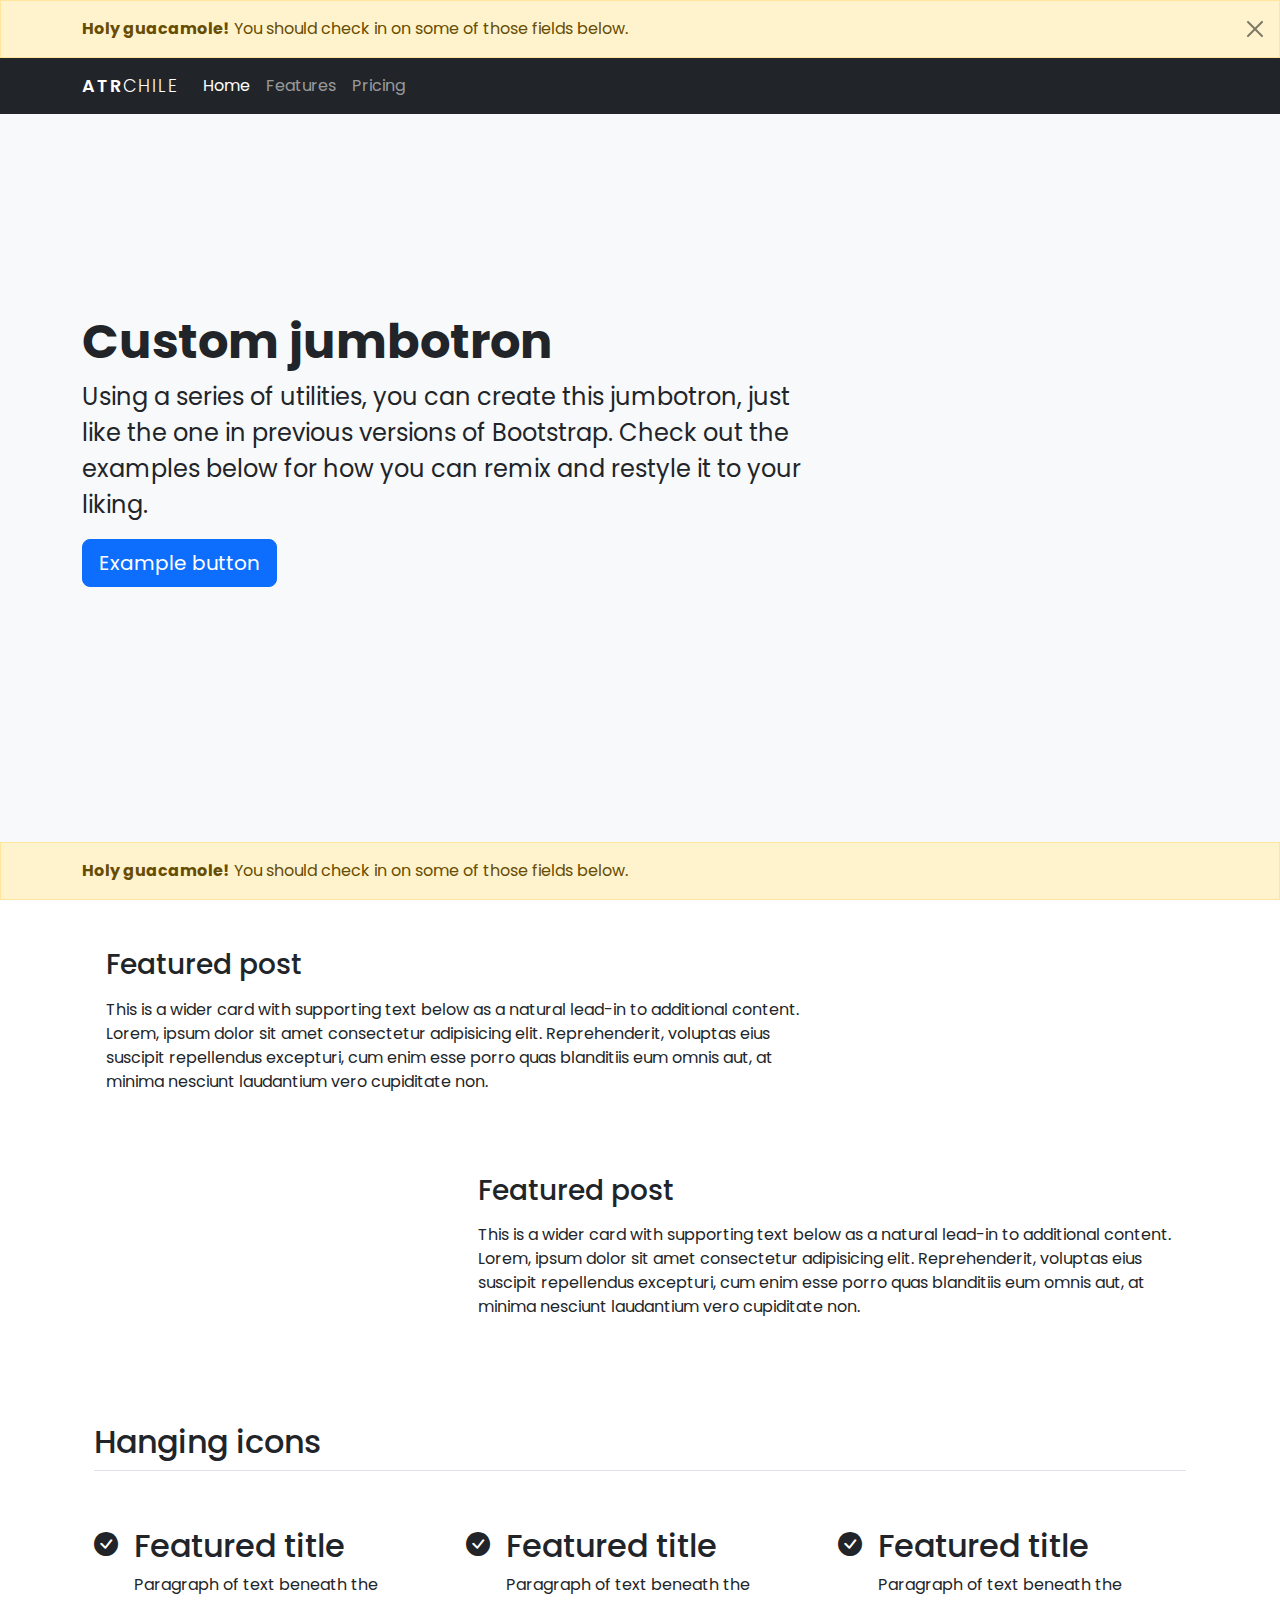
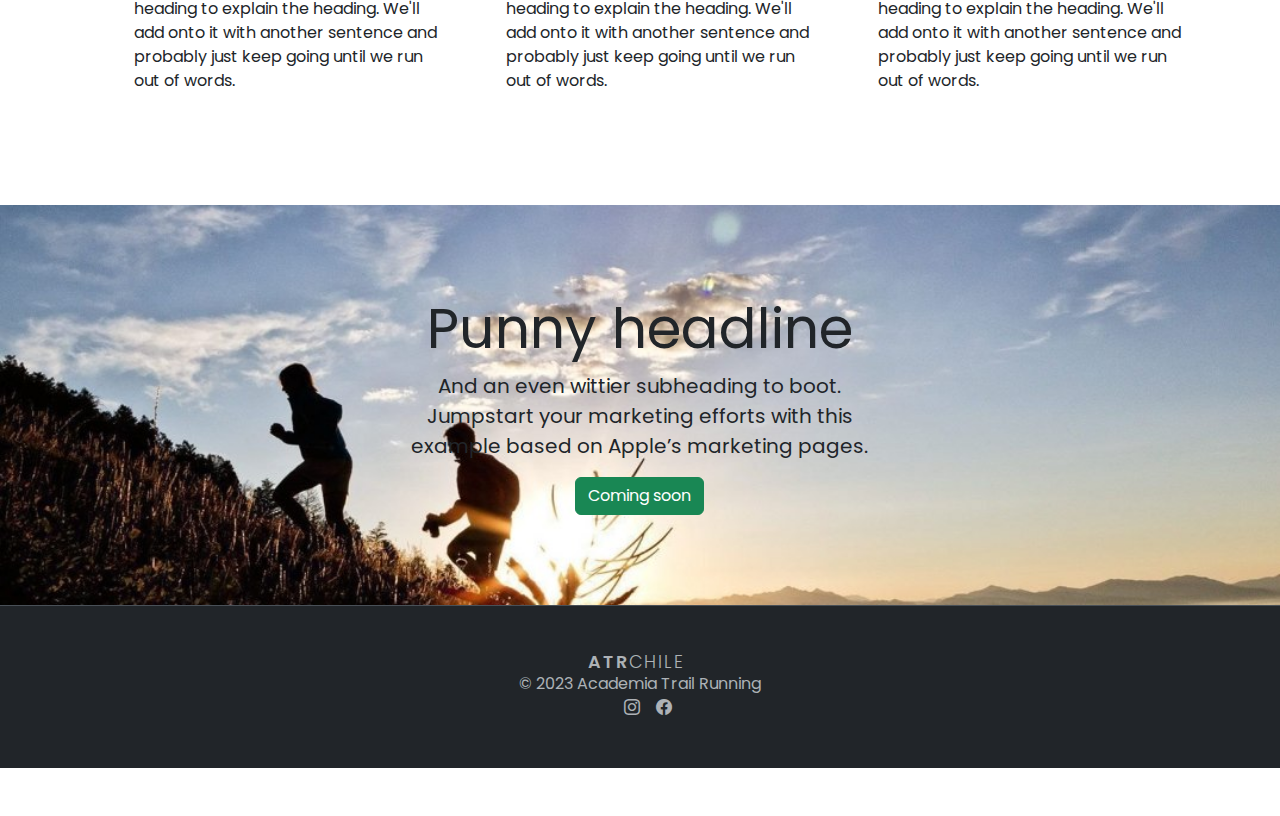
==== src/index.html @ c60d86bd "Added some components" ====
<!DOCTYPE html>
<html lang="en">
<head>
    <meta charset="UTF-8">
    <meta name="viewport" content="width=device-width, initial-scale=1.0">
    <meta http-equiv="X-UA-Compatible" content="ie=edge">
    <title>ATRChile</title>
    <link rel="icon" href="./assets/favicon.ico" type="image/x-icon">
    <link rel="stylesheet" href="https://cdn.jsdelivr.net/npm/bootstrap@5.3.0-alpha3/dist/css/bootstrap.min.css">
    <link rel="stylesheet" href="./styles.css">
    <script defer src="https://cdn.jsdelivr.net/npm/bootstrap@5.3.0-alpha3/dist/js/bootstrap.bundle.min.js"></script>
    <script defer src="./main.js"></script>
</head>
<body >

    <div class="sticky-t">
        <div class="alert alert-warning alert-dismissible mb-0 px-2 rounded-0 fade show" role="alert">
            <div class="container">
                <strong>Holy guacamole!</strong> You should check in on some of those fields below.
                <button type="button" class="btn-close" data-bs-dismiss="alert" aria-label="Close"></button>
            </div>
        </div>
    
        <nav class="navbar navbar-expand-lg bg-dark" data-bs-theme="dark">
                
                <div class="container">
                  <a class="navbar-brand logo" href="#">
                    ATR<span>Chile</span>
                  </a>
                  <button class="navbar-toggler" type="button" data-bs-toggle="collapse" data-bs-target="#navbarNavAltMarkup" aria-controls="navbarNavAltMarkup" aria-expanded="false" aria-label="Toggle navigation">
                    <span class="navbar-toggler-icon"></span>
                  </button>
                  <div class="collapse navbar-collapse" id="navbarNavAltMarkup">
                    <div class="navbar-nav">
                      <a class="nav-link active" aria-current="page" href="#">Home</a>
                      <a class="nav-link" href="#">Features</a>
                      <a class="nav-link" href="#">Pricing</a> 
                    </div>
                  </div>
                </div>
        </nav>
    </div>
    
   
    <!-- <header class="header">
            <nav class="navbar">
                <div class="container">
                    <div class="navbar__header">
                        <a class="link-log" href="#">
                            <h3 class="logo">ATR<span>Chile</span></h3>
                        </a>
                        <div class="navbar__burger">
                            <span class="lines"></span>
                        </div>
                        <ul class="navbar__desktop-links">
                            <li class="desktop-link"><a href="">Inicio</a></li>
                            <li class="desktop-link"><a href="">Acerca</a></li>
                            <li class="desktop-link"><a href="">Convenios</a></li>
                            <li class="desktop-link"><a href="">Planes</a></li>
                            <li class="desktop-link">
                              <a
                                class="btn-message"
                                href="https://www.messenger.com/t/560478154362254"
                                >Unirme</a
                              >
                            </li>
                          </ul>   
                    </div>
                    <div class="navbar__mobil">
                        <ul class="navbar__mobil-links">
                            <li class="mobil-link"><a href="#">Inicio</a></li>
                          <li class="mobil-link"><a href="">Acerca</a></li>
                          <li class="mobil-link"><a href="">Convenios</a></li>
                          <li class="mobil-link"><a href="">Planes</a></li>
                          <li class="mobil-link"><a href="https://www.messenger.com/t/560478154362254">Unirme</a></li>
                        </ul>
                    </div>
                </div>
            </nav>

            <div class="big-title translate" data-speed="0.1">
                <picture>
                    <source type="image/webp" srcset="./assets/images/logo/logo.webp">
                    <source type="image/jpg" srcset="./assets/images/logo/logo.png">
                    <img class="logo__title" src="./assets/images/logo/logo.png" alt="">
                </picture>
            </div>
            <picture >
                <source type="image/webp" srcset="./assets/images/aboveTheFold/person.webp">
                <source type="image/jpg" srcset="./assets/images/aboveTheFold/person.png"> 
                <img src="./assets/images/aboveTheFold/person.png" class="person translate"  alt="">
            </picture>
            <picture style="width:100%">
                <source type="image/webp"  srcset="./assets/images/aboveTheFold/montains.webp">
                <source type="image/jpg" srcset="./assets/images/aboveTheFold/montains.jpg"> 
                <img src="./assets/images/aboveTheFold/montains.jpg" class="sky translate"   alt="">
            </picture>
    </header> -->
        
        <!-- <section class="section__main">
            <div class="shadow"></div>

            <div class="container">
                <div class="section__principal">
                     
                       
                </div>
            </div>
        </section> -->
 
        <!-- <div class="subscribe">
            <img class="subscribe__img" src="./assets/images/bussiness/subscribe.jpg" alt="" />
            <div class="subscribe__btn">
                <span class="ads-message">Consulta por tu primera clase Gratis</span>
                <a class="btn-message" href="https://www.messenger.com/t/560478154362254">Reservar Cupo</a>
            </div>
        </div> -->

        



        <div class="p-5 mb-4 bg-body-tertiary d-flex vh-100">
            <div class="container d-flex justify-content-center align-items-start flex-column">
              <h1 class="display-5 fw-bold">Custom jumbotron</h1>
              <p class="col-md-8 fs-4">Using a series of utilities, you can create this jumbotron, just like the one in previous versions of Bootstrap. Check out the examples below for how you can remix and restyle it to your liking.</p>
              <button class="btn btn-primary btn-lg" type="button">Example button</button>
            </div>
        </div>




        <div class="container">
            <div class="row mb-2">
                <div class="col-md-12">
                  <div class="row g-0 overflow-hidden flex-md-row mb-4 h-md-250 align-items-center">
                    <div class="col p-4 d-flex flex-column"> 
                      <h3 class="mb-3">Featured post</h3> 
                      <p class="card-text mb-auto">This is a wider card with supporting text below as a natural lead-in to additional content. Lorem, ipsum dolor sit amet consectetur adipisicing elit. Reprehenderit, voluptas eius suscipit repellendus excepturi, cum enim esse porro quas blanditiis eum omnis aut, at minima nesciunt laudantium vero cupiditate non.</p>
                    </div>
                    <div class="col-md-4 d-flex justify-content-center">
                        <img class="w-100 " src="https://images.pexels.com/photos/2440024/pexels-photo-2440024.jpeg?auto=compress&cs=tinysrgb&w=1260&h=750&dpr=2" alt="" srcset="">
                    </div>
                  </div>
                </div> 
            </div>
        </div>



        <div class="container">
            <div class="row mb-2">
                <div class="col-md-12">
                  <div class="row g-0 overflow-hidden flex-md-row mb-4 h-md-250 align-items-center">
                    <div class="col-md-4 d-flex justify-content-center">
                        <img class="w-100 " src="https://images.pexels.com/photos/287229/pexels-photo-287229.jpeg?auto=compress&cs=tinysrgb&w=1260&h=750&dpr=2" alt="" srcset="">
                    </div>
                    
                    <div class="col p-4 d-flex flex-column"> 
                      <h3 class="mb-3">Featured post</h3> 
                      <p class="card-text mb-auto">This is a wider card with supporting text below as a natural lead-in to additional content. Lorem, ipsum dolor sit amet consectetur adipisicing elit. Reprehenderit, voluptas eius suscipit repellendus excepturi, cum enim esse porro quas blanditiis eum omnis aut, at minima nesciunt laudantium vero cupiditate non.</p>
                    </div>
                    
                  </div>
                </div> 
            </div>
        </div>
        


        <div class="container px-4 py-5">
          <h2 class="pb-2 border-bottom">Hanging icons</h2>
          <div class="row g-4 py-5 row-cols-1 row-cols-lg-3">
            <div class="col d-flex align-items-start">
              <div class="d-inline-flex align-items-center justify-content-center fs-4 flex-shrink-0 me-3">
                <i class="bi bi-check-circle-fill"></i>
              </div>
              <div>
                <h3 class="fs-2">Featured title</h3>
                <p>Paragraph of text beneath the heading to explain the heading. We'll add onto it with another sentence and probably just keep going until we run out of words.</p>
                
              </div>
            </div>
            <div class="col d-flex align-items-start">
              <div class="d-inline-flex align-items-center justify-content-center fs-4 flex-shrink-0 me-3">
                <i class="bi bi-check-circle-fill"></i>
              </div>
              <div>
                <h3 class="fs-2">Featured title</h3>
                <p>Paragraph of text beneath the heading to explain the heading. We'll add onto it with another sentence and probably just keep going until we run out of words.</p>
              
              </div>
            </div>
            <div class="col d-flex align-items-start">
              <div class="d-inline-flex align-items-center justify-content-center fs-4 flex-shrink-0 me-3">
                <i class="bi bi-check-circle-fill"></i>
              </div>
              <div>
                <h3 class="fs-2">Featured title</h3>
                <p>Paragraph of text beneath the heading to explain the heading. We'll add onto it with another sentence and probably just keep going until we run out of words.</p>
               
              </div>
            </div>
          </div>
        </div>

        <div class="position-relative overflow-hidden mb-0 text-center bg-body-tertiary d-flex justify-content-center align-items-center">
            <div class="col-md-5 position-absolute">
              <div class="container">
                  <h1 class="display-4 fw-normal">Punny headline</h1>
                  <p class="lead fw-normal">And an even wittier subheading to boot. Jumpstart your marketing efforts with this example based on Apple’s marketing pages.</p>
                  <a class="btn btn-success" href="#">Coming soon</a>
              </div>
            </div>
            <img class="img-banner-1" src="./assets/images/bussiness/subscribe.jpg" alt="" />
        </div>

        <footer class="d-flex mt-0 mb-5 p-5  border-top bg-dark" data-bs-theme="dark">
            <div class="container d-flex flex-column justify-content-center align-items-center">
                <div class="col-md-12  d-flex flex-column text-center justify-content-center align-items-center">
                  <a href="/" class="mb-3 me-2 mb-md-0 logo text-body-secondary text-decoration-none lh-1">
                    ATR<span>Chile</span>
                  </a>
                  <span class="mb-3 mb-md-0 text-body-secondary">© 2023 Academia Trail Running</span>
                </div>
            
                <ul class="nav col-md-12 list-unstyled text-center d-flex justify-content-center">
                  <li class="ms-3"><a class="text-body-secondary" href="#"><i class="bi bi-instagram"></i></a></li>
                  <li class="ms-3"><a class="text-body-secondary" href="#"><i class="bi bi-facebook"></i></a></li>
                </ul>
            </div>
        </footer>

        <div class="alert alert-warning alert-dismissible mb-0 px-2 rounded-0 sticky-b fade show" role="alert">
            <div class="container">
                <strong>Holy guacamole!</strong> You should check in on some of those fields below.
            </div>
        </div>
    
</body>

</html>
---- src/styles.css ----
@import url("https://fonts.googleapis.com/css2?family=Poppins:wght@300;400;600&display=swap");
@import url("https://cdn.jsdelivr.net/npm/bootstrap-icons@1.3.0/font/bootstrap-icons.css");
/* @import "./assets/css/parallax.css"; */
@import "./assets/css/nav.css";
@import "./assets/css/logo.css";
@import "./assets/css/sticky.css";
@import "./assets/css/banner.css";
 
@import "./assets/css/components/prices.css";
@import "./assets/css/components/horario.css";
@import "./assets/css/components/separator.css";
@import "./assets/css/components/section.css";
 
body {
  font-family: "Poppins", sans-serif;
}
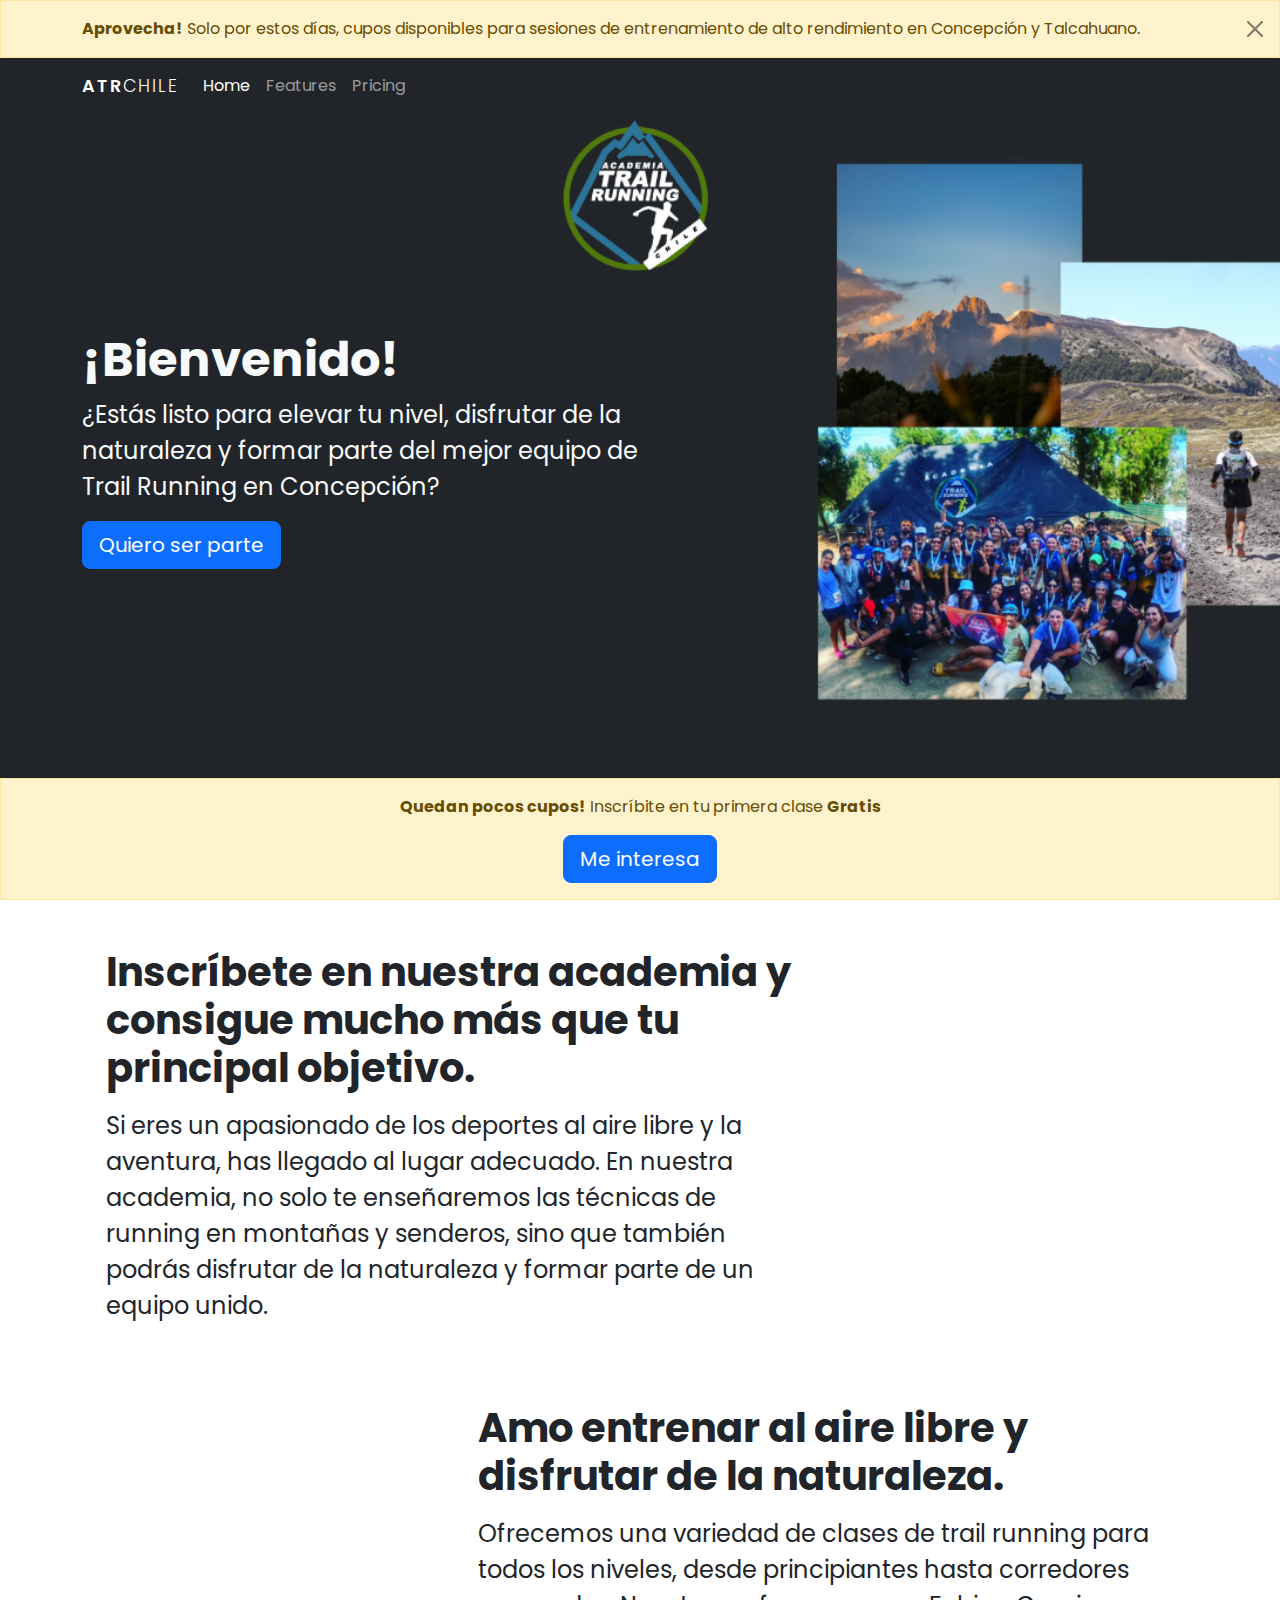
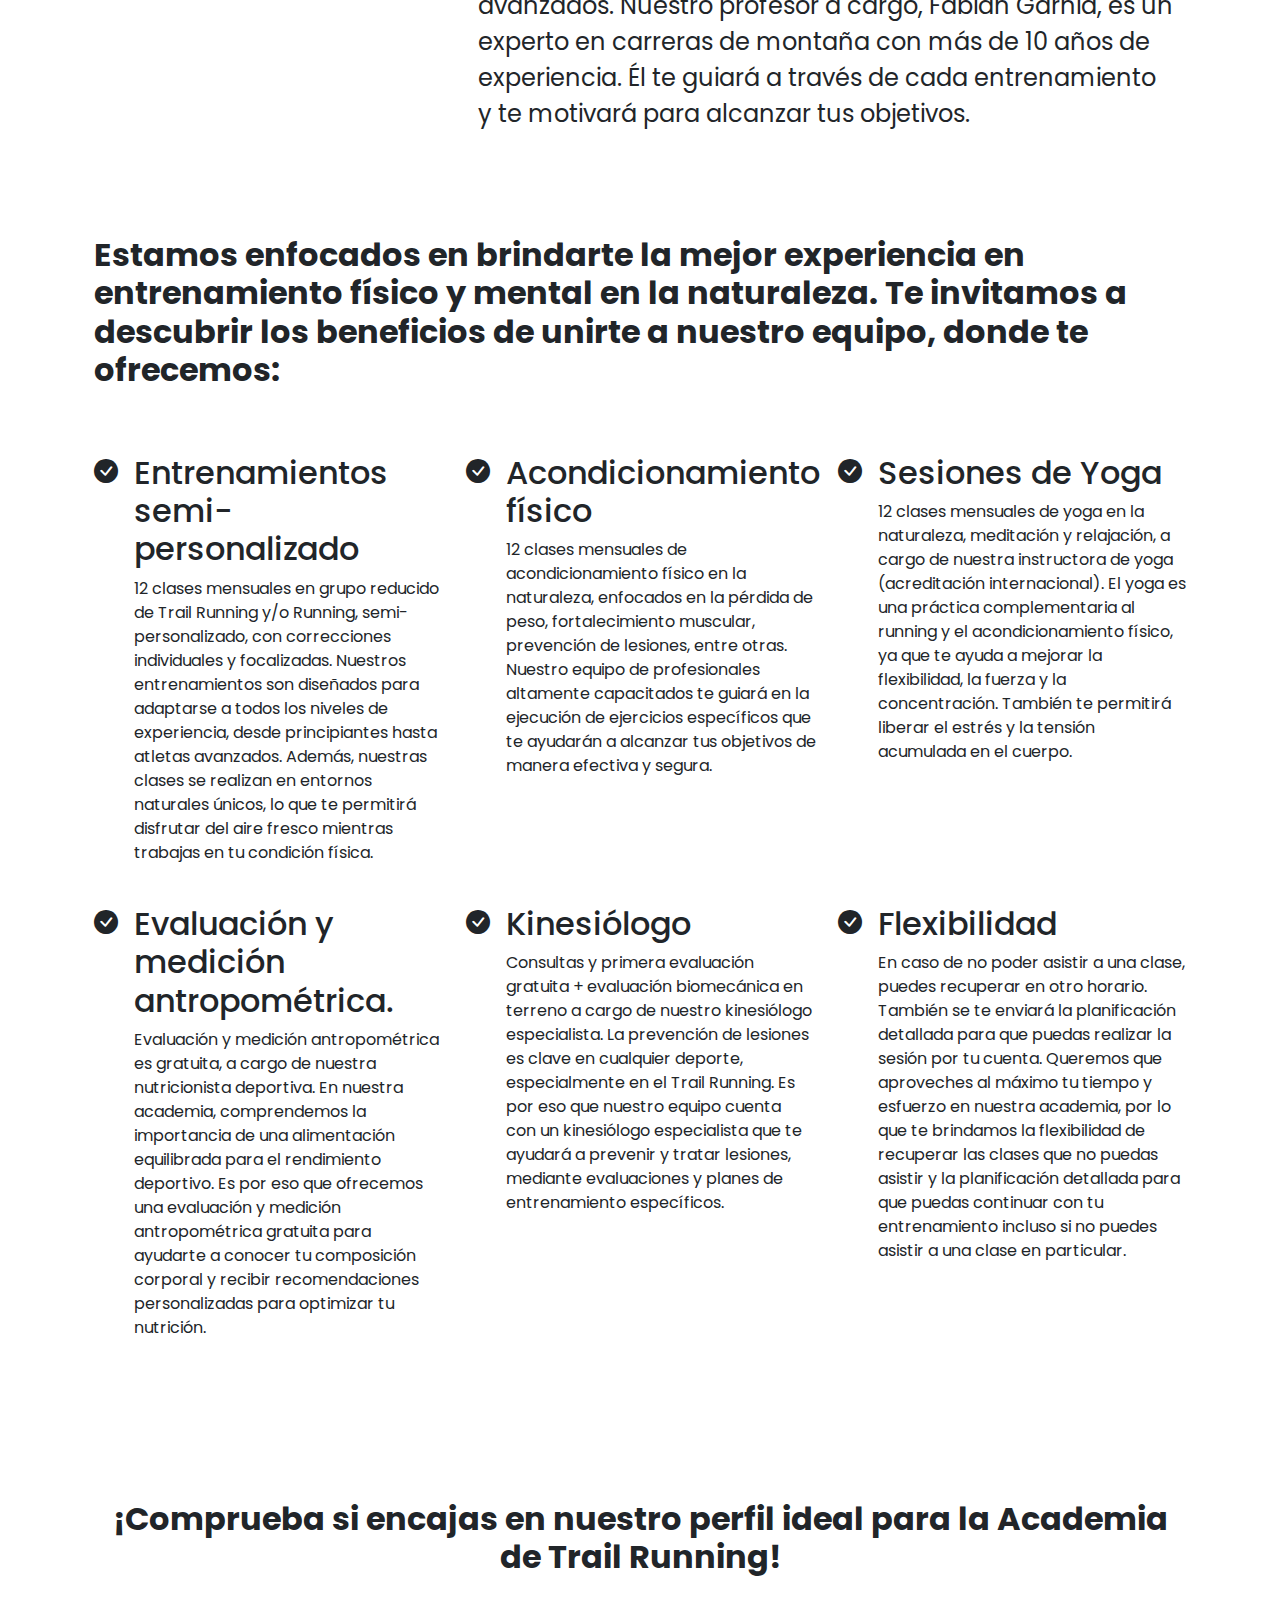
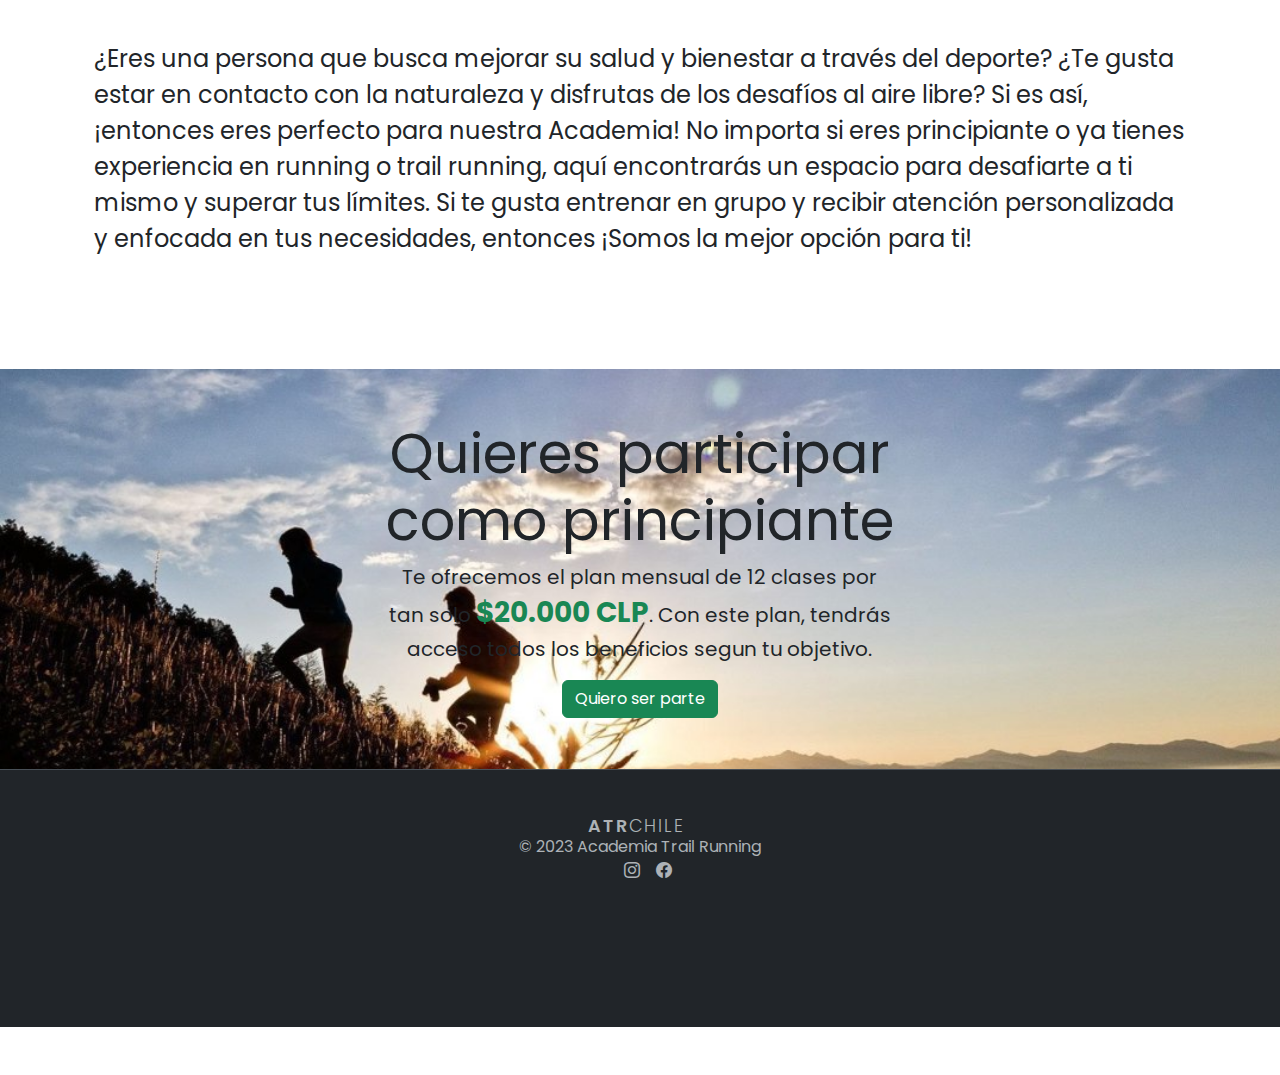
==== commit fe7c912c: "Added content elements" ====
--- a/src/index.html
+++ b/src/index.html
@@ -16,7 +16,8 @@
     <div class="sticky-t">
         <div class="alert alert-warning alert-dismissible mb-0 px-2 rounded-0 fade show" role="alert">
             <div class="container">
-                <strong>Holy guacamole!</strong> You should check in on some of those fields below.
+                <strong>Aprovecha!</strong> Solo por estos días, cupos disponibles para sesiones de entrenamiento de alto rendimiento en Concepción y Talcahuano.
+                <strong id="counter"></strong>
                 <button type="button" class="btn-close" data-bs-dismiss="alert" aria-label="Close"></button>
             </div>
         </div>
@@ -120,12 +121,12 @@
 
 
 
-        <div class="p-5 mb-4 bg-body-tertiary d-flex vh-100">
+        <div class="p-3 mb-4 bg-body-tertiary d-flex vh-100 bg-hero" >
             <div class="container d-flex justify-content-center align-items-start flex-column">
-              <h1 class="display-5 fw-bold">Custom jumbotron</h1>
-              <p class="col-md-8 fs-4">Using a series of utilities, you can create this jumbotron, just like the one in previous versions of Bootstrap. Check out the examples below for how you can remix and restyle it to your liking.</p>
-              <button class="btn btn-primary btn-lg" type="button">Example button</button>
-            </div>
+              <h1 class="display-5 fw-bold text-light">¡Bienvenido!</h1>
+              <p class="col-md-6 fs-4 text-light">¿Estás listo para elevar tu nivel, disfrutar de la naturaleza y formar parte del mejor equipo de Trail Running en Concepción?</p>
+              <button class="btn btn-primary btn-lg" type="button">Quiero ser parte</button>
+            </div> 
         </div>
 
 
@@ -136,8 +137,10 @@
                 <div class="col-md-12">
                   <div class="row g-0 overflow-hidden flex-md-row mb-4 h-md-250 align-items-center">
                     <div class="col p-4 d-flex flex-column"> 
-                      <h3 class="mb-3">Featured post</h3> 
-                      <p class="card-text mb-auto">This is a wider card with supporting text below as a natural lead-in to additional content. Lorem, ipsum dolor sit amet consectetur adipisicing elit. Reprehenderit, voluptas eius suscipit repellendus excepturi, cum enim esse porro quas blanditiis eum omnis aut, at minima nesciunt laudantium vero cupiditate non.</p>
+                      <h3 class="mb-3 display-6 fw-bold">Inscríbete en nuestra academia y consigue mucho más que tu principal objetivo.</h3> 
+                      <p class="card-text mb-auto fs-4">
+                        Si eres un apasionado de los deportes al aire libre y la aventura, has llegado al lugar adecuado. En nuestra academia, no solo te enseñaremos las técnicas de running en montañas y senderos, sino que también podrás disfrutar de la naturaleza y formar parte de un equipo unido.
+                      </p>
                     </div>
                     <div class="col-md-4 d-flex justify-content-center">
                         <img class="w-100 " src="https://images.pexels.com/photos/2440024/pexels-photo-2440024.jpeg?auto=compress&cs=tinysrgb&w=1260&h=750&dpr=2" alt="" srcset="">
@@ -158,8 +161,10 @@
                     </div>
                     
                     <div class="col p-4 d-flex flex-column"> 
-                      <h3 class="mb-3">Featured post</h3> 
-                      <p class="card-text mb-auto">This is a wider card with supporting text below as a natural lead-in to additional content. Lorem, ipsum dolor sit amet consectetur adipisicing elit. Reprehenderit, voluptas eius suscipit repellendus excepturi, cum enim esse porro quas blanditiis eum omnis aut, at minima nesciunt laudantium vero cupiditate non.</p>
+                      <h3 class="mb-3 display-6 fw-bold">Amo entrenar al aire libre y disfrutar de la naturaleza.</h3> 
+                      <p class="fs-4 mb-auto">
+                        Ofrecemos una variedad de clases de trail running para todos los niveles, desde principiantes hasta corredores avanzados. Nuestro profesor a cargo, Fabian Garnia, es un experto en carreras de montaña con más de 10 años de experiencia. Él te guiará a través de cada entrenamiento y te motivará para alcanzar tus objetivos.
+                      </p>
                     </div>
                     
                   </div>
@@ -170,54 +175,103 @@
 
 
         <div class="container px-4 py-5">
-          <h2 class="pb-2 border-bottom">Hanging icons</h2>
+          <h2 class="pb-2 fw-bold">Estamos enfocados en brindarte la mejor experiencia en entrenamiento físico y mental en la naturaleza. Te invitamos a descubrir los beneficios de unirte a nuestro equipo, donde te ofrecemos:</h2>
           <div class="row g-4 py-5 row-cols-1 row-cols-lg-3">
             <div class="col d-flex align-items-start">
               <div class="d-inline-flex align-items-center justify-content-center fs-4 flex-shrink-0 me-3">
                 <i class="bi bi-check-circle-fill"></i>
               </div>
               <div>
-                <h3 class="fs-2">Featured title</h3>
-                <p>Paragraph of text beneath the heading to explain the heading. We'll add onto it with another sentence and probably just keep going until we run out of words.</p>
-                
-              </div>
-            </div>
-            <div class="col d-flex align-items-start">
-              <div class="d-inline-flex align-items-center justify-content-center fs-4 flex-shrink-0 me-3">
-                <i class="bi bi-check-circle-fill"></i>
-              </div>
-              <div>
-                <h3 class="fs-2">Featured title</h3>
-                <p>Paragraph of text beneath the heading to explain the heading. We'll add onto it with another sentence and probably just keep going until we run out of words.</p>
-              
-              </div>
-            </div>
-            <div class="col d-flex align-items-start">
-              <div class="d-inline-flex align-items-center justify-content-center fs-4 flex-shrink-0 me-3">
-                <i class="bi bi-check-circle-fill"></i>
-              </div>
-              <div>
-                <h3 class="fs-2">Featured title</h3>
-                <p>Paragraph of text beneath the heading to explain the heading. We'll add onto it with another sentence and probably just keep going until we run out of words.</p>
+                <h3 class="fs-2">Entrenamientos semi-personalizado</h3>
+                <p>12 clases mensuales en grupo reducido de Trail Running y/o Running, semi-personalizado, con correcciones individuales y focalizadas. Nuestros entrenamientos son diseñados para adaptarse a todos los niveles de experiencia, desde principiantes hasta atletas avanzados. Además, nuestras clases se realizan en entornos naturales únicos, lo que te permitirá disfrutar del aire fresco mientras trabajas en tu condición física.</p>
+              </div>
+            </div>
+            <div class="col d-flex align-items-start">
+              <div class="d-inline-flex align-items-center justify-content-center fs-4 flex-shrink-0 me-3">
+                <i class="bi bi-check-circle-fill"></i>
+              </div>
+              <div>
+                <h3 class="fs-2">Acondicionamiento físico</h3>
+                <p>12 clases mensuales de acondicionamiento físico en la naturaleza, enfocados en la pérdida de peso, fortalecimiento muscular, prevención de lesiones, entre otras. Nuestro equipo de profesionales altamente capacitados te guiará en la ejecución de ejercicios específicos que te ayudarán a alcanzar tus objetivos de manera efectiva y segura.</p>
+              </div>
+            </div>
+            <div class="col d-flex align-items-start">
+              <div class="d-inline-flex align-items-center justify-content-center fs-4 flex-shrink-0 me-3">
+                <i class="bi bi-check-circle-fill"></i>
+              </div>
+              <div>
+                <h3 class="fs-2">Sesiones de Yoga</h3>
+                <p>12 clases mensuales de yoga en la naturaleza, meditación y relajación, a cargo de nuestra instructora de yoga (acreditación internacional). El yoga es una práctica complementaria al running y el acondicionamiento físico, ya que te ayuda a mejorar la flexibilidad, la fuerza y la concentración. También te permitirá liberar el estrés y la tensión acumulada en el cuerpo.</p>
                
               </div>
             </div>
+
+
+            <div class="col d-flex align-items-start">
+              <div class="d-inline-flex align-items-center justify-content-center fs-4 flex-shrink-0 me-3">
+                <i class="bi bi-check-circle-fill"></i>
+              </div>
+              <div>
+                <h3 class="fs-2">Evaluación y medición antropométrica.</h3>
+                <p>Evaluación y medición antropométrica es gratuita, a cargo de nuestra nutricionista deportiva. En nuestra academia, comprendemos la importancia de una alimentación equilibrada para el rendimiento deportivo. Es por eso que ofrecemos una evaluación y medición antropométrica gratuita para ayudarte a conocer tu composición corporal y recibir recomendaciones personalizadas para optimizar tu nutrición.</p>
+              </div>
+            </div>
+
+
+            <div class="col d-flex align-items-start">
+              <div class="d-inline-flex align-items-center justify-content-center fs-4 flex-shrink-0 me-3">
+                <i class="bi bi-check-circle-fill"></i>
+              </div>
+              <div>
+                <h3 class="fs-2">Kinesiólogo</h3>
+                <p>Consultas y primera evaluación gratuita + evaluación biomecánica en terreno a cargo de nuestro kinesiólogo especialista. La prevención de lesiones es clave en cualquier deporte, especialmente en el Trail Running. Es por eso que nuestro equipo cuenta con un kinesiólogo especialista que te ayudará a prevenir y tratar lesiones, mediante evaluaciones y planes de entrenamiento específicos.</p>
+               
+              </div>
+            </div>
+
+
+
+            <div class="col d-flex align-items-start">
+              <div class="d-inline-flex align-items-center justify-content-center fs-4 flex-shrink-0 me-3">
+                <i class="bi bi-check-circle-fill"></i>
+              </div>
+              <div>
+                <h3 class="fs-2">Flexibilidad</h3>
+                <p>En caso de no poder asistir a una clase, puedes recuperar en otro horario. También se te enviará la planificación detallada para que puedas realizar la sesión por tu cuenta. Queremos que aproveches al máximo tu tiempo y esfuerzo en nuestra academia, por lo que te brindamos la flexibilidad de recuperar las clases que no puedas asistir y la planificación detallada para que puedas continuar con tu entrenamiento incluso si no puedes asistir a una clase en particular.</p>
+               
+              </div>
+            </div>
           </div>
         </div>
+
+
+        <div class="container px-4 py-5">
+          <h2 class="pb-2   fw-bold text-center">¡Comprueba si encajas en nuestro perfil ideal para la Academia de Trail Running!</h2>
+          <div class="row g-4 py-5 row-cols-1">
+            <div class=" d-flex align-items-start">
+              <div> 
+                <p class="fs-4">¿Eres una persona que busca mejorar su salud y bienestar a través del deporte? ¿Te gusta estar en contacto con la naturaleza y disfrutas de los desafíos al aire libre? Si es así, ¡entonces eres perfecto para nuestra Academia!
+                  No importa si eres principiante o ya tienes experiencia en running o trail running, aquí encontrarás un espacio para desafiarte a ti mismo y superar tus límites. Si te gusta entrenar en grupo y recibir atención personalizada y enfocada en tus necesidades, entonces ¡Somos la mejor opción para ti!
+                </p>
+              </div>
+            </div>
+          </div>
+        </div>
+
 
         <div class="position-relative overflow-hidden mb-0 text-center bg-body-tertiary d-flex justify-content-center align-items-center">
             <div class="col-md-5 position-absolute">
               <div class="container">
-                  <h1 class="display-4 fw-normal">Punny headline</h1>
-                  <p class="lead fw-normal">And an even wittier subheading to boot. Jumpstart your marketing efforts with this example based on Apple’s marketing pages.</p>
-                  <a class="btn btn-success" href="#">Coming soon</a>
+                  <h1 class="display-4 fw-normal">Quieres participar como principiante</h1>
+                  <p class="lead fw-normal">Te ofrecemos el plan mensual de 12 clases por tan solo <strong class="text-success fs-3">$20.000 CLP</strong>. Con este plan, tendrás acceso todos los beneficios segun tu objetivo.</p>
+                  <a class="btn btn-success" href="#">Quiero ser parte</a>
               </div>
             </div>
             <img class="img-banner-1" src="./assets/images/bussiness/subscribe.jpg" alt="" />
         </div>
 
         <footer class="d-flex mt-0 mb-5 p-5  border-top bg-dark" data-bs-theme="dark">
-            <div class="container d-flex flex-column justify-content-center align-items-center">
+            <div class="container mb-5 d-flex flex-column justify-content-center align-items-center">
                 <div class="col-md-12  d-flex flex-column text-center justify-content-center align-items-center">
                   <a href="/" class="mb-3 me-2 mb-md-0 logo text-body-secondary text-decoration-none lh-1">
                     ATR<span>Chile</span>
@@ -225,7 +279,7 @@
                   <span class="mb-3 mb-md-0 text-body-secondary">© 2023 Academia Trail Running</span>
                 </div>
             
-                <ul class="nav col-md-12 list-unstyled text-center d-flex justify-content-center">
+                <ul class="nav mb-5 col-md-12 list-unstyled text-center d-flex justify-content-center">
                   <li class="ms-3"><a class="text-body-secondary" href="#"><i class="bi bi-instagram"></i></a></li>
                   <li class="ms-3"><a class="text-body-secondary" href="#"><i class="bi bi-facebook"></i></a></li>
                 </ul>
@@ -233,8 +287,11 @@
         </footer>
 
         <div class="alert alert-warning alert-dismissible mb-0 px-2 rounded-0 sticky-b fade show" role="alert">
-            <div class="container">
-                <strong>Holy guacamole!</strong> You should check in on some of those fields below.
+            <div class="container d-flex flex-column align-items-center">
+                <p class="text-center">
+                  <strong>Quedan pocos cupos!</strong> Inscríbite en tu primera clase <strong>Gratis</strong>
+                </p>
+                <button class="btn btn-primary btn-lg w-fit" type="button">Me interesa</button>
             </div>
         </div>
     
--- a/src/styles.css
+++ b/src/styles.css
@@ -5,6 +5,8 @@
 @import "./assets/css/logo.css";
 @import "./assets/css/sticky.css";
 @import "./assets/css/banner.css";
+@import "./assets/css/alert.css";
+@import "./assets/css/hero.css";
  
 @import "./assets/css/components/prices.css";
 @import "./assets/css/components/horario.css";
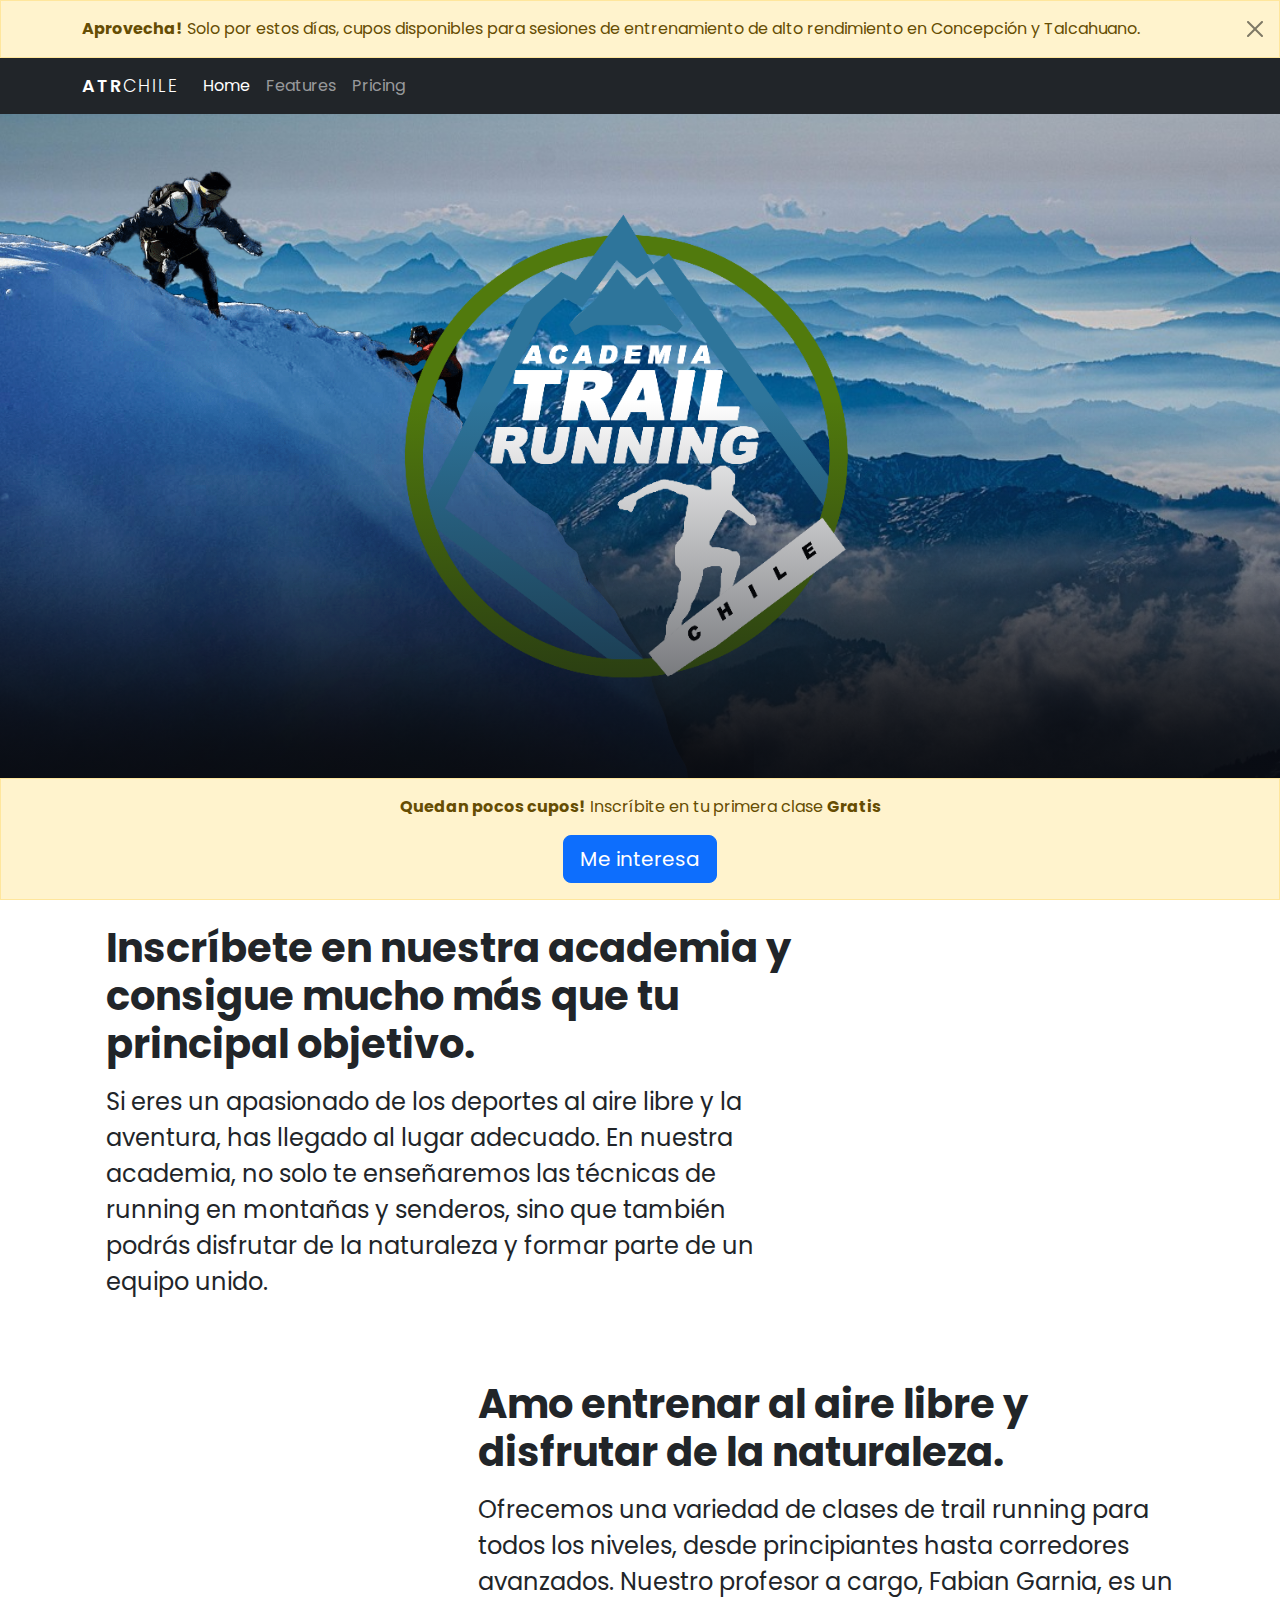
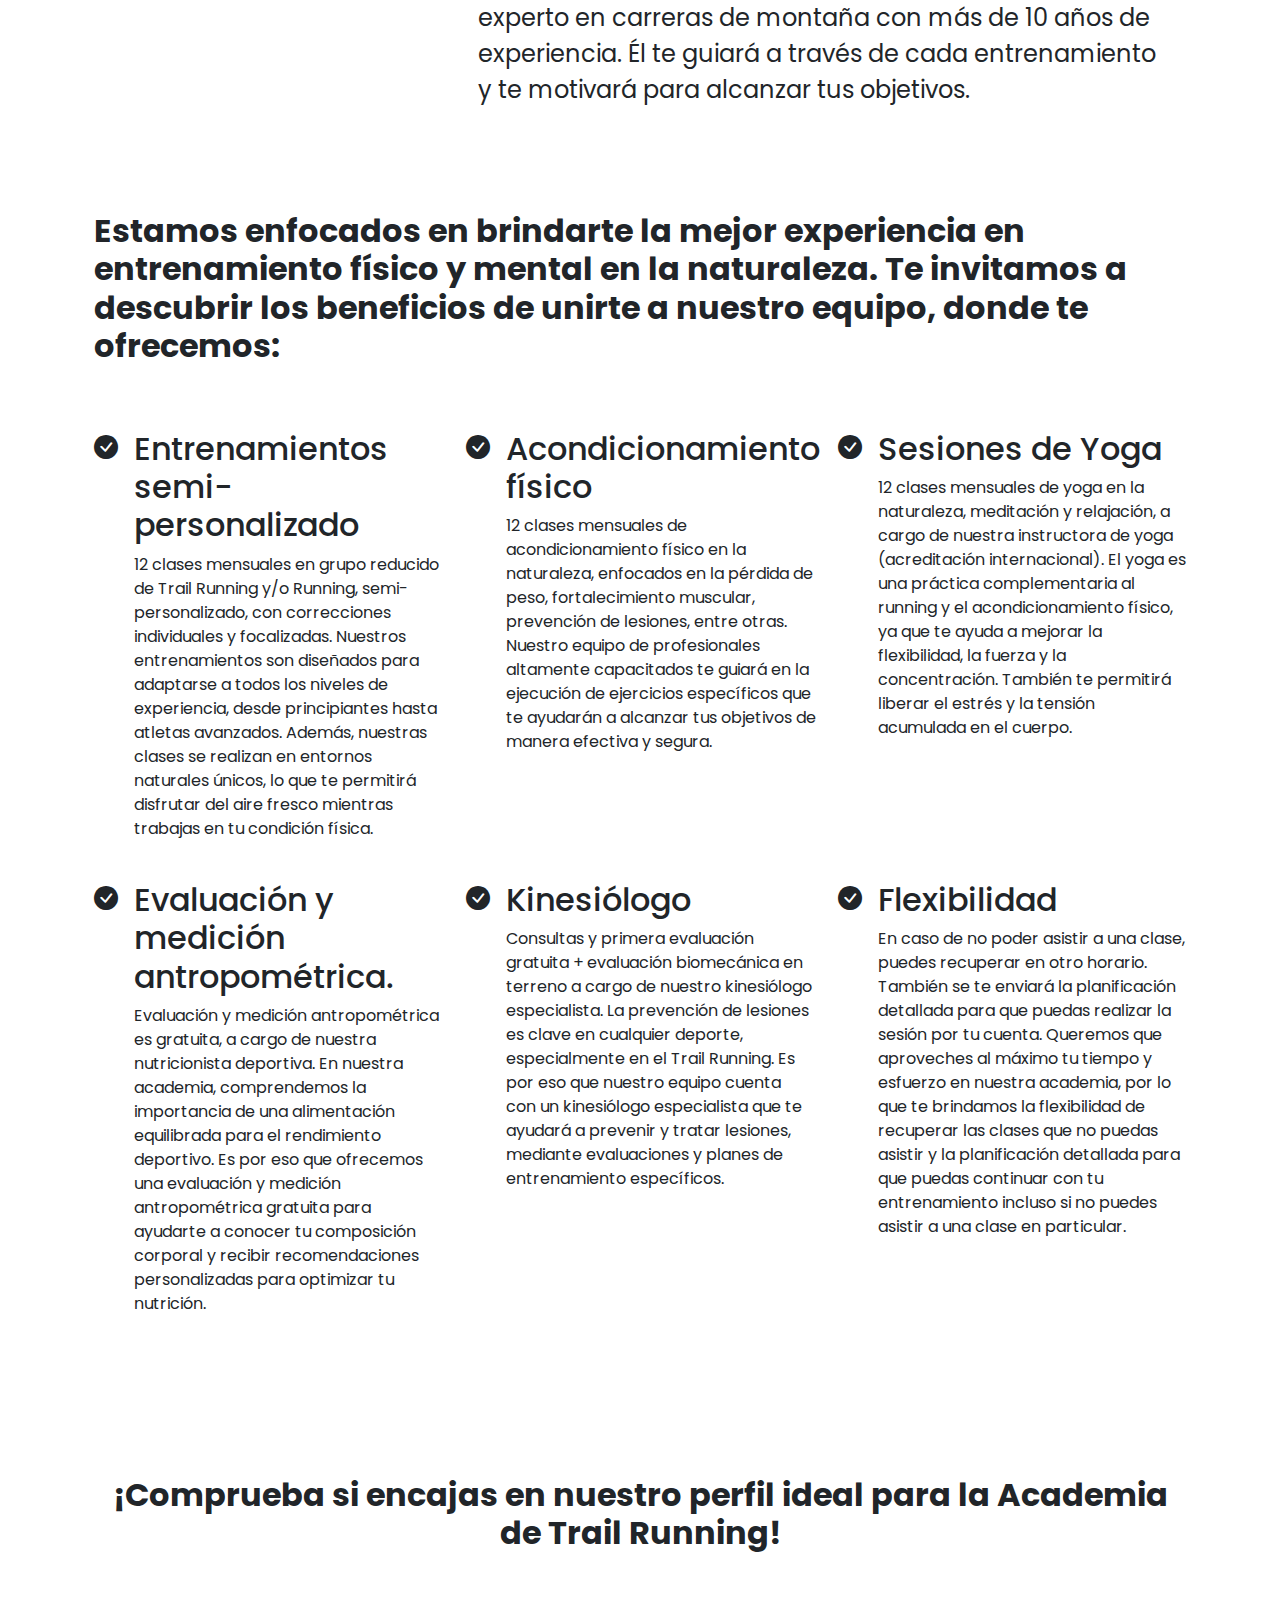
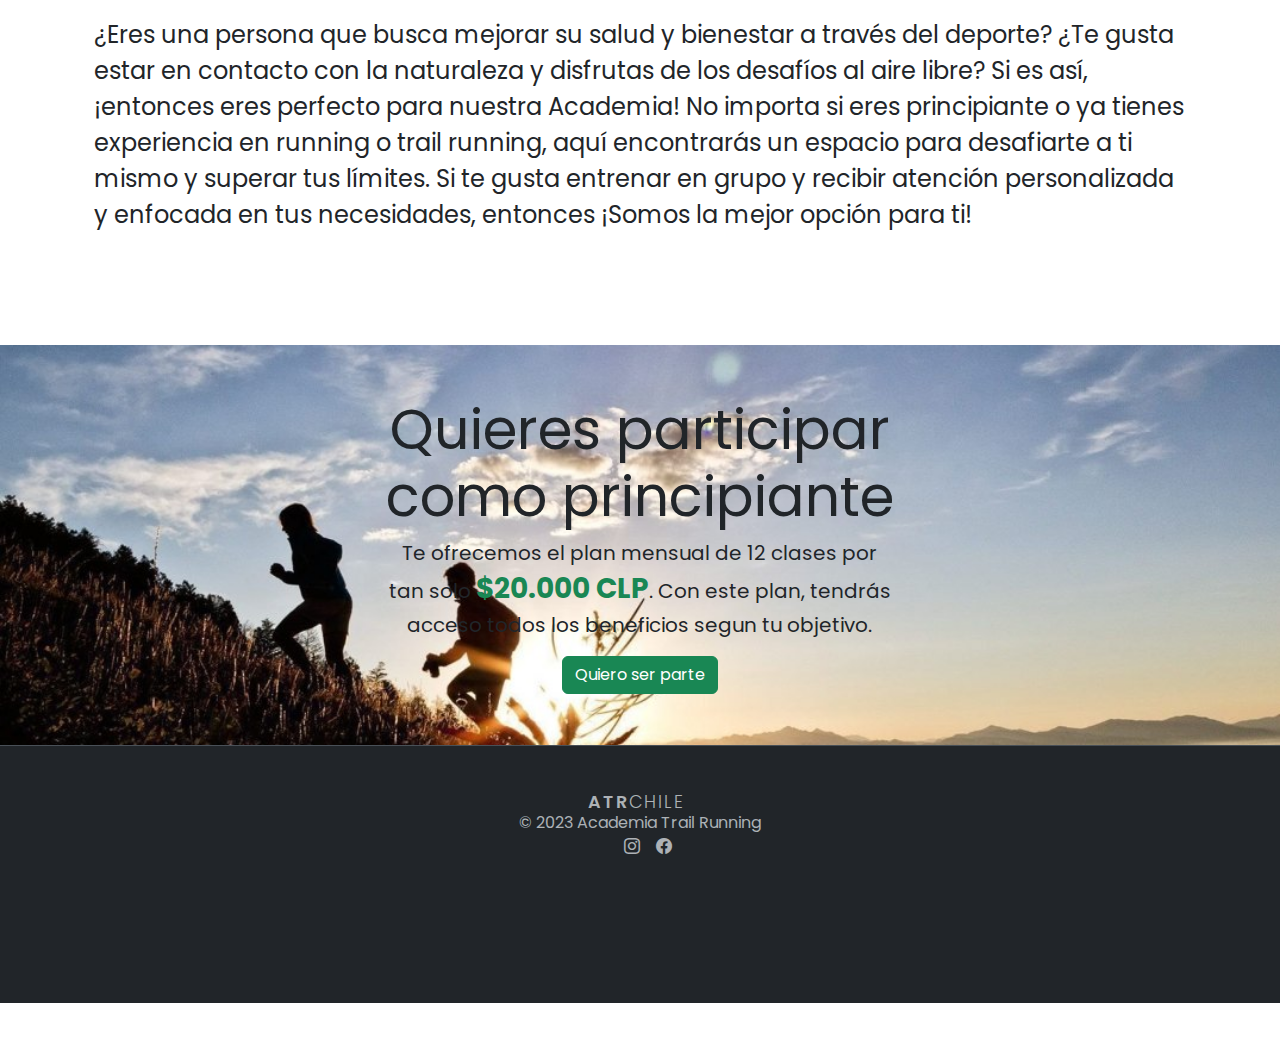
==== commit 7ce787ba: "Added hero parallax effect" ====
--- a/src/index.html
+++ b/src/index.html
@@ -9,11 +9,13 @@
     <link rel="stylesheet" href="https://cdn.jsdelivr.net/npm/bootstrap@5.3.0-alpha3/dist/css/bootstrap.min.css">
     <link rel="stylesheet" href="./styles.css">
     <script defer src="https://cdn.jsdelivr.net/npm/bootstrap@5.3.0-alpha3/dist/js/bootstrap.bundle.min.js"></script>
+    <script src="https://s3-us-west-2.amazonaws.com/s.cdpn.io/16327/gsap-latest-beta.min.js?r=5426"></script>
+    <script src="https://s3-us-west-2.amazonaws.com/s.cdpn.io/16327/ScrollTrigger.min.js"></script>
     <script defer src="./main.js"></script>
 </head>
 <body >
 
-    <div class="sticky-t">
+    <div class="sticky-t z-1">
         <div class="alert alert-warning alert-dismissible mb-0 px-2 rounded-0 fade show" role="alert">
             <div class="container">
                 <strong>Aprovecha!</strong> Solo por estos días, cupos disponibles para sesiones de entrenamiento de alto rendimiento en Concepción y Talcahuano.
@@ -43,95 +45,29 @@
     </div>
     
    
-    <!-- <header class="header">
-            <nav class="navbar">
-                <div class="container">
-                    <div class="navbar__header">
-                        <a class="link-log" href="#">
-                            <h3 class="logo">ATR<span>Chile</span></h3>
-                        </a>
-                        <div class="navbar__burger">
-                            <span class="lines"></span>
-                        </div>
-                        <ul class="navbar__desktop-links">
-                            <li class="desktop-link"><a href="">Inicio</a></li>
-                            <li class="desktop-link"><a href="">Acerca</a></li>
-                            <li class="desktop-link"><a href="">Convenios</a></li>
-                            <li class="desktop-link"><a href="">Planes</a></li>
-                            <li class="desktop-link">
-                              <a
-                                class="btn-message"
-                                href="https://www.messenger.com/t/560478154362254"
-                                >Unirme</a
-                              >
-                            </li>
-                          </ul>   
-                    </div>
-                    <div class="navbar__mobil">
-                        <ul class="navbar__mobil-links">
-                            <li class="mobil-link"><a href="#">Inicio</a></li>
-                          <li class="mobil-link"><a href="">Acerca</a></li>
-                          <li class="mobil-link"><a href="">Convenios</a></li>
-                          <li class="mobil-link"><a href="">Planes</a></li>
-                          <li class="mobil-link"><a href="https://www.messenger.com/t/560478154362254">Unirme</a></li>
-                        </ul>
-                    </div>
-                </div>
-            </nav>
-
-            <div class="big-title translate" data-speed="0.1">
-                <picture>
-                    <source type="image/webp" srcset="./assets/images/logo/logo.webp">
-                    <source type="image/jpg" srcset="./assets/images/logo/logo.png">
-                    <img class="logo__title" src="./assets/images/logo/logo.png" alt="">
-                </picture>
-            </div>
-            <picture >
-                <source type="image/webp" srcset="./assets/images/aboveTheFold/person.webp">
-                <source type="image/jpg" srcset="./assets/images/aboveTheFold/person.png"> 
-                <img src="./assets/images/aboveTheFold/person.png" class="person translate"  alt="">
-            </picture>
-            <picture style="width:100%">
-                <source type="image/webp"  srcset="./assets/images/aboveTheFold/montains.webp">
-                <source type="image/jpg" srcset="./assets/images/aboveTheFold/montains.jpg"> 
-                <img src="./assets/images/aboveTheFold/montains.jpg" class="sky translate"   alt="">
-            </picture>
-    </header> -->
+ 
+      <div id='hero'>
+        <div class='layer-3 layer parallax'></div>
+        <div class='layer-bg layer parallax' data-depth='0.10'></div>
+        <div class='layer-1 layer parallax' data-depth='0.30'></div>
+        <div class='layer-2 layer parallax' data-depth='0.10'></div> 
+      </div>
+
         
-        <!-- <section class="section__main">
-            <div class="shadow"></div>
-
-            <div class="container">
-                <div class="section__principal">
-                     
-                       
-                </div>
-            </div>
-        </section> -->
- 
-        <!-- <div class="subscribe">
-            <img class="subscribe__img" src="./assets/images/bussiness/subscribe.jpg" alt="" />
-            <div class="subscribe__btn">
-                <span class="ads-message">Consulta por tu primera clase Gratis</span>
-                <a class="btn-message" href="https://www.messenger.com/t/560478154362254">Reservar Cupo</a>
-            </div>
-        </div> -->
-
-        
-
-
-
-        <div class="p-3 mb-4 bg-body-tertiary d-flex vh-100 bg-hero" >
+
+
+
+        <!-- <div class="p-3 mb-4 bg-body-tertiary d-flex vh-100 bg-hero" >
             <div class="container d-flex justify-content-center align-items-start flex-column">
               <h1 class="display-5 fw-bold text-light">¡Bienvenido!</h1>
               <p class="col-md-6 fs-4 text-light">¿Estás listo para elevar tu nivel, disfrutar de la naturaleza y formar parte del mejor equipo de Trail Running en Concepción?</p>
               <button class="btn btn-primary btn-lg" type="button">Quiero ser parte</button>
             </div> 
-        </div>
-
-
-
-
+        </div> -->
+
+
+
+      
         <div class="container">
             <div class="row mb-2">
                 <div class="col-md-12">
--- a/src/styles.css
+++ b/src/styles.css
@@ -7,7 +7,8 @@
 @import "./assets/css/banner.css";
 @import "./assets/css/alert.css";
 @import "./assets/css/hero.css";
- 
+@import "./assets/css/myHero.css";
+
 @import "./assets/css/components/prices.css";
 @import "./assets/css/components/horario.css";
 @import "./assets/css/components/separator.css";
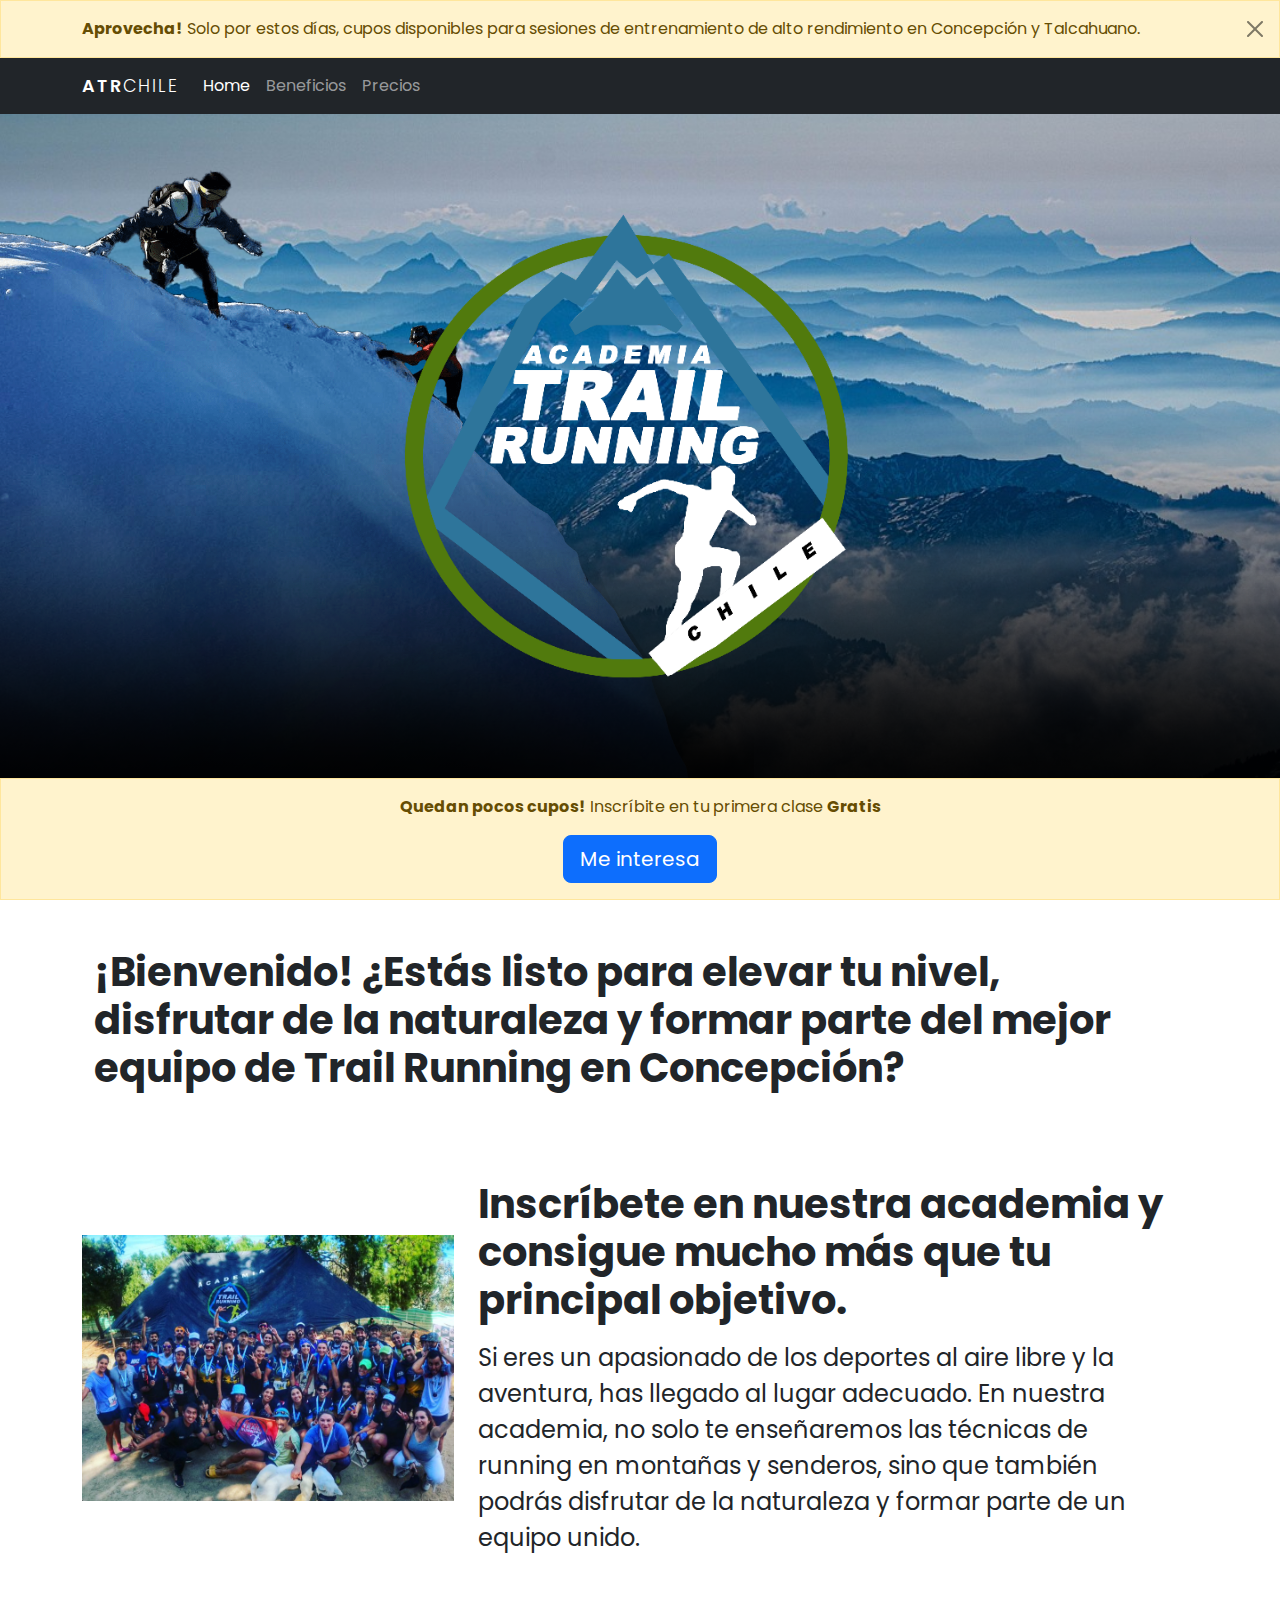
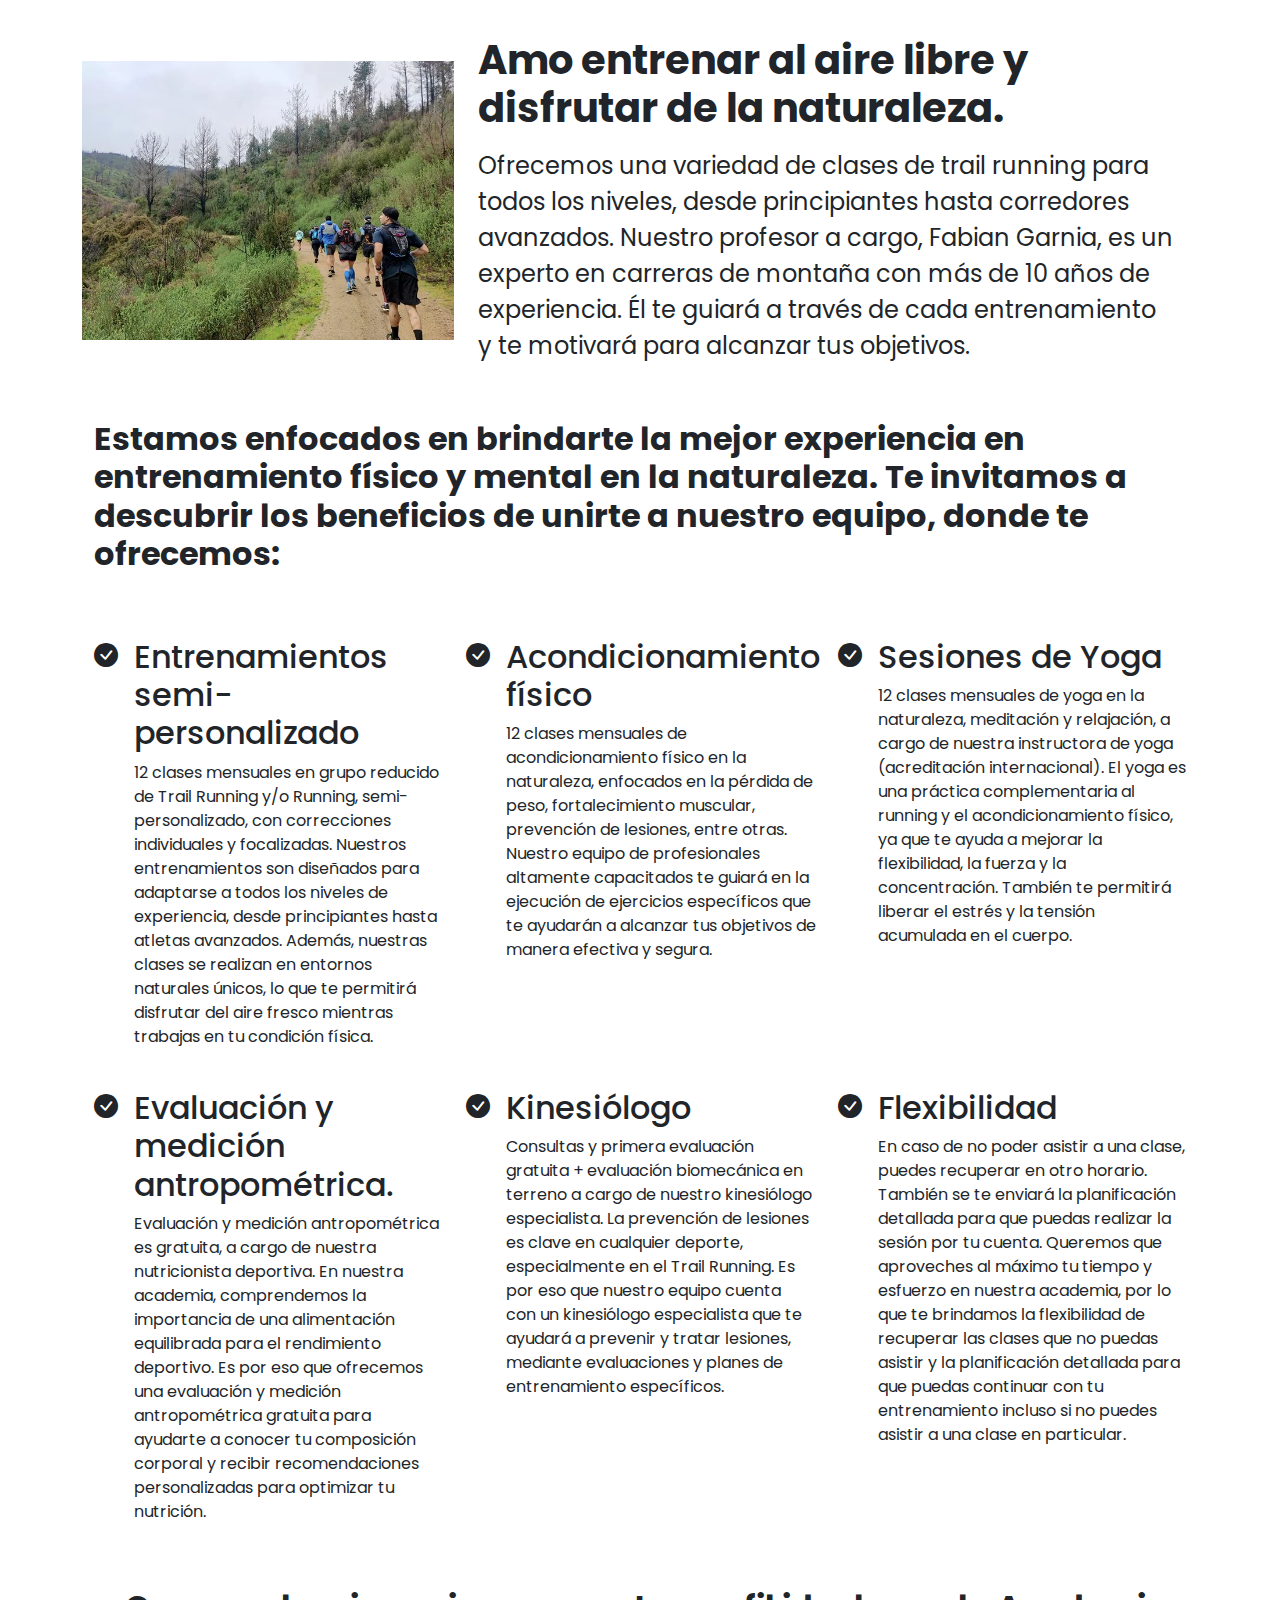
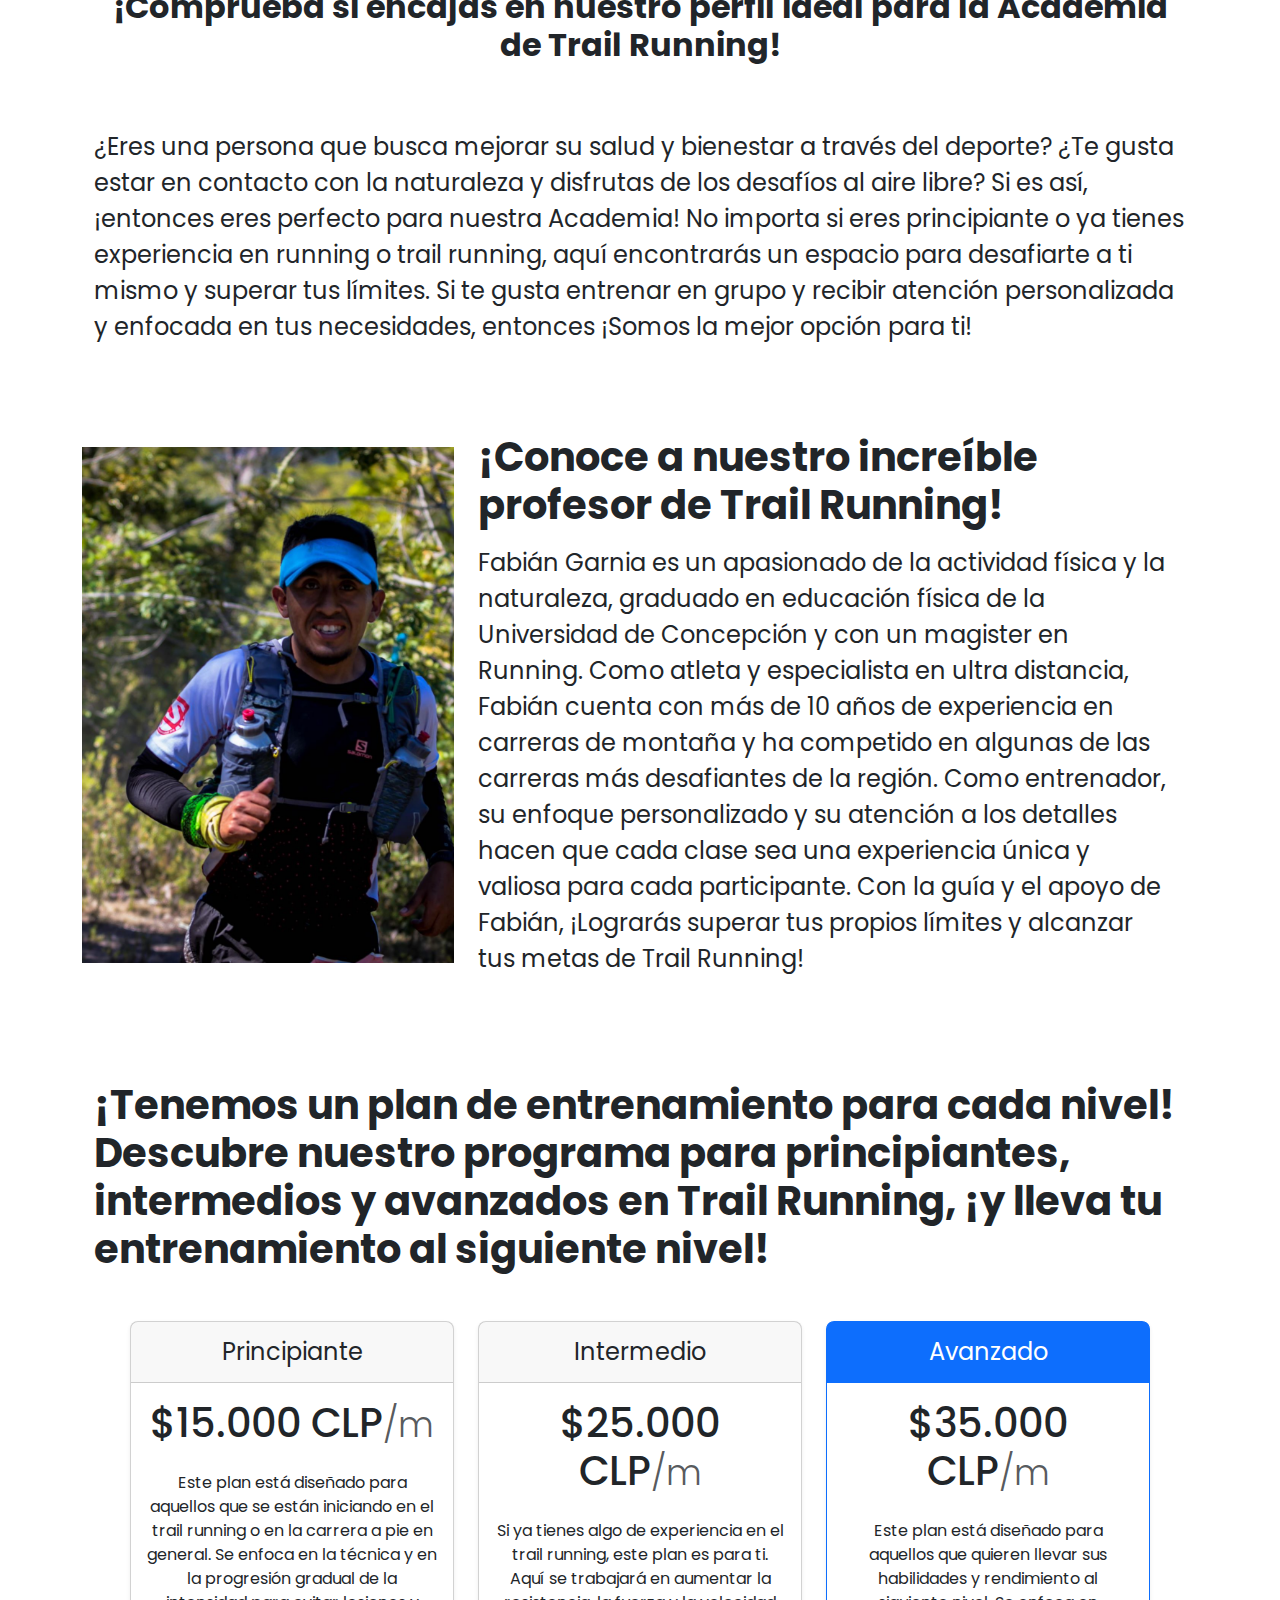
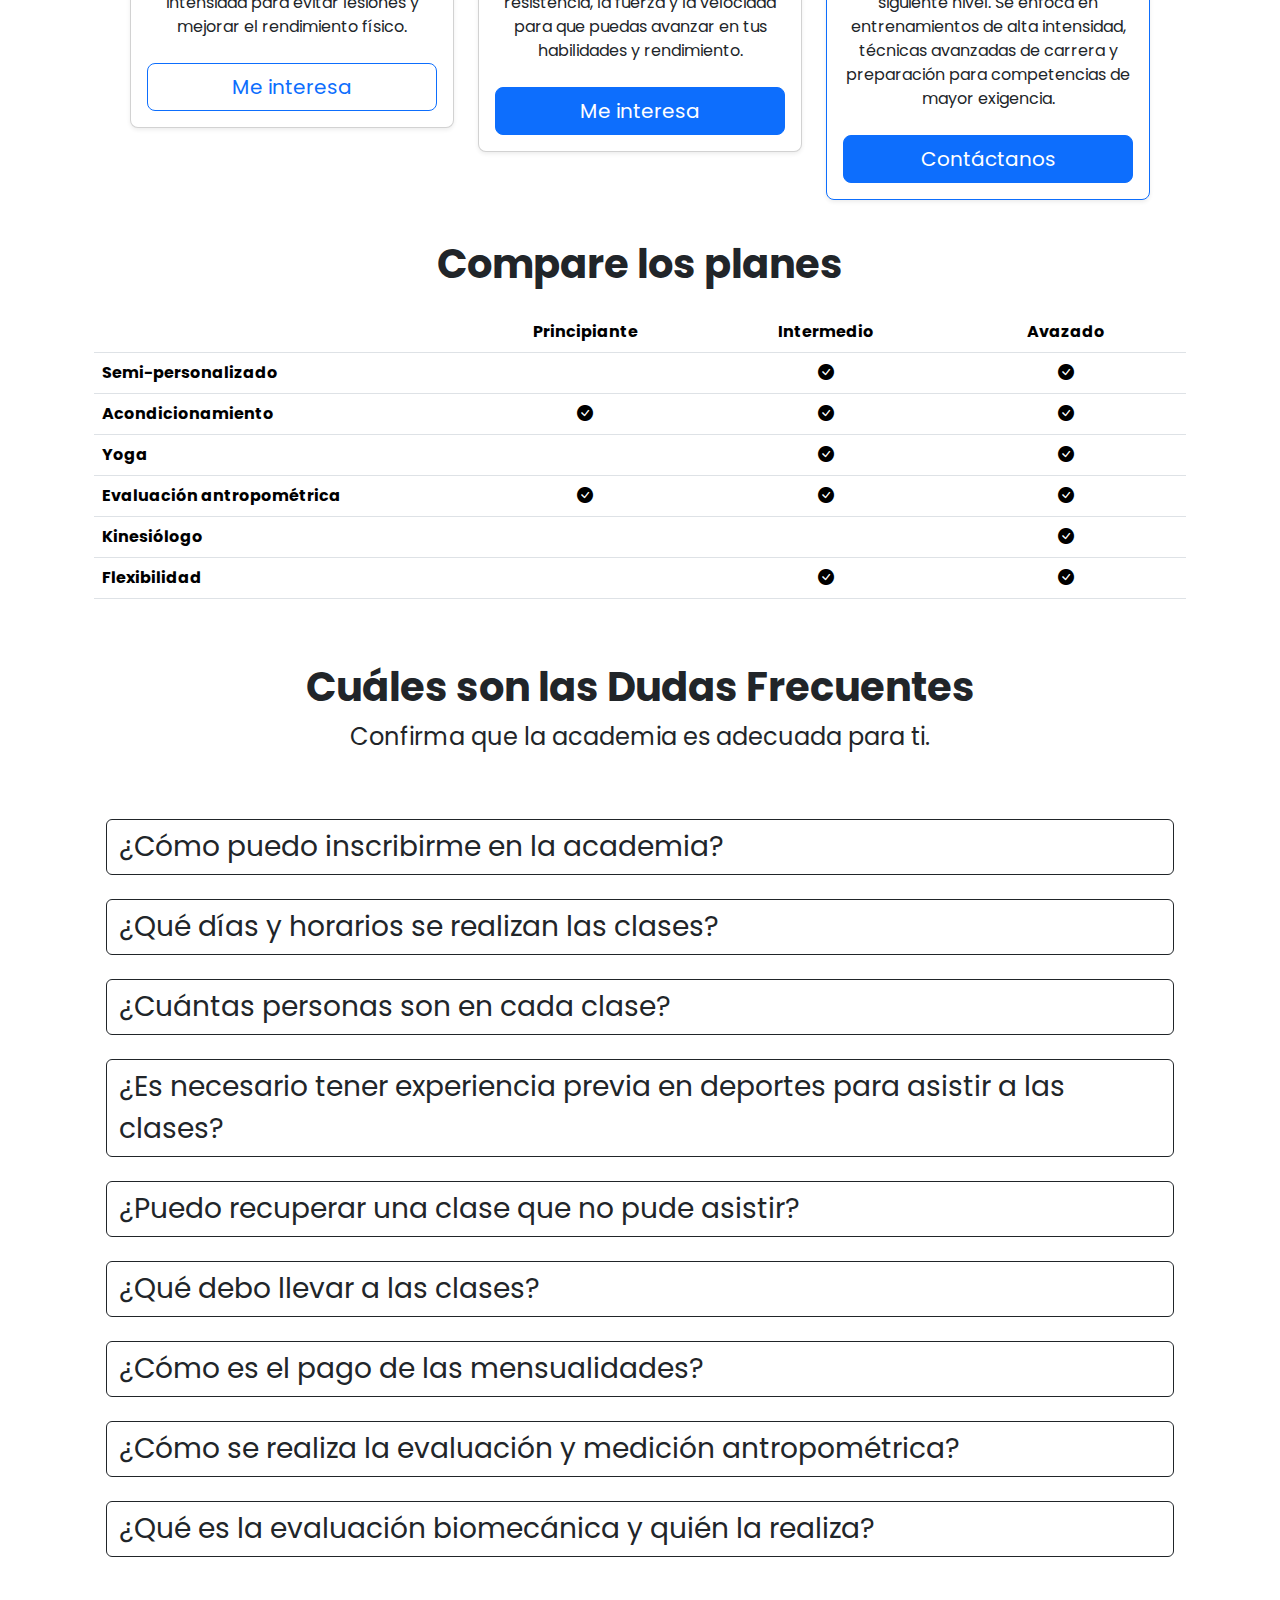
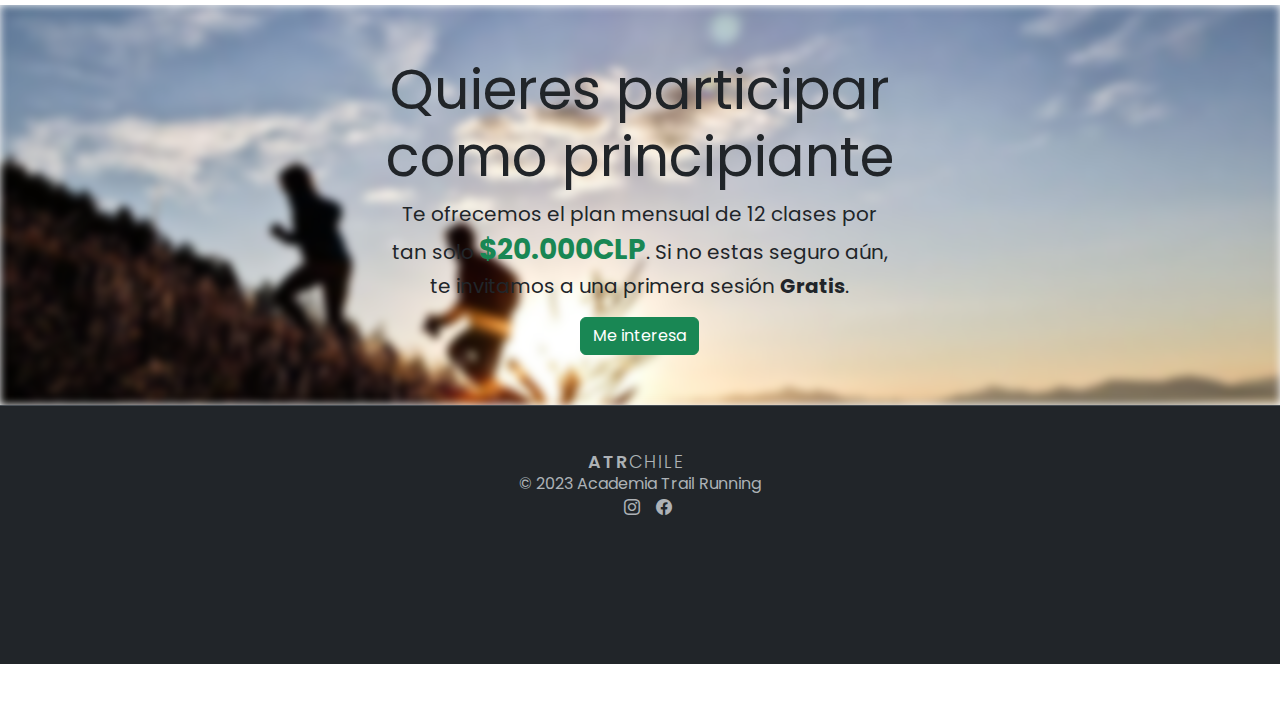
==== commit 15b7db94: "Added coach content" ====
--- a/src/index.html
+++ b/src/index.html
@@ -15,7 +15,7 @@
 </head>
 <body >
 
-    <div class="sticky-t z-1">
+    <div class="sticky-t z-2">
         <div class="alert alert-warning alert-dismissible mb-0 px-2 rounded-0 fade show" role="alert">
             <div class="container">
                 <strong>Aprovecha!</strong> Solo por estos días, cupos disponibles para sesiones de entrenamiento de alto rendimiento en Concepción y Talcahuano.
@@ -36,8 +36,8 @@
                   <div class="collapse navbar-collapse" id="navbarNavAltMarkup">
                     <div class="navbar-nav">
                       <a class="nav-link active" aria-current="page" href="#">Home</a>
-                      <a class="nav-link" href="#">Features</a>
-                      <a class="nav-link" href="#">Pricing</a> 
+                      <a class="nav-link" href="#features">Beneficios</a>
+                      <a class="nav-link" href="#prices">Precios</a> 
                     </div>
                   </div>
                 </div>
@@ -50,37 +50,30 @@
         <div class='layer-3 layer parallax'></div>
         <div class='layer-bg layer parallax' data-depth='0.10'></div>
         <div class='layer-1 layer parallax' data-depth='0.30'></div>
-        <div class='layer-2 layer parallax' data-depth='0.10'></div> 
-      </div>
-
-        
-
-
-
-        <!-- <div class="p-3 mb-4 bg-body-tertiary d-flex vh-100 bg-hero" >
-            <div class="container d-flex justify-content-center align-items-start flex-column">
-              <h1 class="display-5 fw-bold text-light">¡Bienvenido!</h1>
-              <p class="col-md-6 fs-4 text-light">¿Estás listo para elevar tu nivel, disfrutar de la naturaleza y formar parte del mejor equipo de Trail Running en Concepción?</p>
-              <button class="btn btn-primary btn-lg" type="button">Quiero ser parte</button>
-            </div> 
-        </div> -->
-
-
-
+        <div class='layer-2 layer parallax z-1' data-depth='0.10'></div> 
+      </div>
+
+        
+
+      <div class="container px-4 py-5">
+        <h1 class="pb-2 fw-bold display-6">¡Bienvenido! ¿Estás listo para elevar tu nivel, disfrutar de la naturaleza y formar parte del mejor equipo de Trail Running en Concepción?</h1>
+      </div>
+
+ 
       
         <div class="container">
             <div class="row mb-2">
                 <div class="col-md-12">
                   <div class="row g-0 overflow-hidden flex-md-row mb-4 h-md-250 align-items-center">
+                    <div class="col-md-4 d-flex justify-content-center">
+                      <img class="w-100 " src="./assets/images/bussiness/group.png" alt="" srcset="">
+                    </div>
                     <div class="col p-4 d-flex flex-column"> 
                       <h3 class="mb-3 display-6 fw-bold">Inscríbete en nuestra academia y consigue mucho más que tu principal objetivo.</h3> 
                       <p class="card-text mb-auto fs-4">
                         Si eres un apasionado de los deportes al aire libre y la aventura, has llegado al lugar adecuado. En nuestra academia, no solo te enseñaremos las técnicas de running en montañas y senderos, sino que también podrás disfrutar de la naturaleza y formar parte de un equipo unido.
                       </p>
                     </div>
-                    <div class="col-md-4 d-flex justify-content-center">
-                        <img class="w-100 " src="https://images.pexels.com/photos/2440024/pexels-photo-2440024.jpeg?auto=compress&cs=tinysrgb&w=1260&h=750&dpr=2" alt="" srcset="">
-                    </div>
                   </div>
                 </div> 
             </div>
@@ -93,7 +86,7 @@
                 <div class="col-md-12">
                   <div class="row g-0 overflow-hidden flex-md-row mb-4 h-md-250 align-items-center">
                     <div class="col-md-4 d-flex justify-content-center">
-                        <img class="w-100 " src="https://images.pexels.com/photos/287229/pexels-photo-287229.jpeg?auto=compress&cs=tinysrgb&w=1260&h=750&dpr=2" alt="" srcset="">
+                        <img class="w-100 " src="./assets/images/bussiness/grouptrain.jpeg" alt="" srcset="">
                     </div>
                     
                     <div class="col p-4 d-flex flex-column"> 
@@ -110,7 +103,7 @@
         
 
 
-        <div class="container px-4 py-5">
+        <div class="container px-4 " id="features">
           <h2 class="pb-2 fw-bold">Estamos enfocados en brindarte la mejor experiencia en entrenamiento físico y mental en la naturaleza. Te invitamos a descubrir los beneficios de unirte a nuestro equipo, donde te ofrecemos:</h2>
           <div class="row g-4 py-5 row-cols-1 row-cols-lg-3">
             <div class="col d-flex align-items-start">
@@ -181,7 +174,7 @@
         </div>
 
 
-        <div class="container px-4 py-5">
+        <div class="container px-4 ">
           <h2 class="pb-2   fw-bold text-center">¡Comprueba si encajas en nuestro perfil ideal para la Academia de Trail Running!</h2>
           <div class="row g-4 py-5 row-cols-1">
             <div class=" d-flex align-items-start">
@@ -195,16 +188,276 @@
         </div>
 
 
+
+        <div class="container">
+          <div class="row mb-2">
+              <div class="col-md-12">
+                <div class="row g-0 overflow-hidden flex-md-row mb-4 h-md-250 align-items-center">
+                  <div class="col-md-4 d-flex justify-content-center">
+                      <img class="w-100 " src="./assets/images/bussiness/coach.png" alt="" srcset="">
+                  </div>
+                  
+                  <div class="col p-4 d-flex flex-column"> 
+                    <h3 class="mb-3 display-6 fw-bold">¡Conoce a nuestro increíble profesor de Trail Running! </h3> 
+                    <p class="fs-4 mb-auto">
+                      Fabián Garnia es un apasionado de la actividad física y la naturaleza, graduado en educación física de la Universidad de Concepción y con un magister en Running. Como atleta y especialista en ultra distancia, Fabián cuenta con más de 10 años de experiencia en carreras de montaña y ha competido en algunas de las carreras más desafiantes de la región. Como entrenador, su enfoque personalizado y su atención a los detalles hacen que cada clase sea una experiencia única y valiosa para cada participante. Con la guía y el apoyo de Fabián, ¡Lograrás superar tus propios límites y alcanzar tus metas de Trail Running!
+                    </p>
+                  </div>
+                  
+                </div>
+              </div> 
+          </div>
+      </div>
+
+ 
+      <div class="container px-4 py-5" id="prices">
+        <span class="pb-2 fw-bold display-6">¡Tenemos un plan de entrenamiento para cada nivel! Descubre nuestro programa para principiantes, intermedios y avanzados en Trail Running, ¡y lleva tu entrenamiento al siguiente nivel!</span>
+      </div>
+
+
+      <div class="container" >
+        <div class="row row-cols-1 row-cols-md-3 mb-3 px-5 text-center">
+          <div class="col">
+            <div class="card mb-4 rounded-3 shadow-sm">
+              <div class="card-header py-3">
+                <h4 class="my-0 fw-normal">Principiante</h4>
+              </div>
+              <div class="card-body">
+                <h1 class="card-title pricing-card-title">$15.000 CLP<small class="text-body-secondary fw-light">/m</small></h1>
+                <span class="d-block my-4">Este plan está diseñado para aquellos que se están iniciando en el trail running o en la carrera a pie en general. Se enfoca en la técnica y en la progresión gradual de la intensidad para evitar lesiones y mejorar el rendimiento físico.</span>
+                <button type="button" class="w-100 btn btn-lg btn-outline-primary">Me interesa</button>
+              </div>
+            </div>
+          </div>
+          <div class="col">
+            <div class="card mb-4 rounded-3 shadow-sm">
+              <div class="card-header py-3">
+                <h4 class="my-0 fw-normal">Intermedio</h4>
+              </div>
+              <div class="card-body">
+                <h1 class="card-title pricing-card-title">$25.000 CLP<small class="text-body-secondary fw-light">/m</small></h1>
+                <span class="d-block my-4">Si ya tienes algo de experiencia en el trail running, este plan es para ti. Aquí se trabajará en aumentar la resistencia, la fuerza y la velocidad para que puedas avanzar en tus habilidades y rendimiento.</span>
+                <button type="button" class="w-100 btn btn-lg btn-primary">Me interesa</button>
+              </div>
+            </div>
+          </div>
+          <div class="col">
+            <div class="card mb-4 rounded-3 shadow-sm border-primary">
+              <div class="card-header py-3 text-bg-primary border-primary">
+                <h4 class="my-0 fw-normal">Avanzado</h4>
+              </div>
+              <div class="card-body">
+                <h1 class="card-title pricing-card-title">$35.000 CLP<small class="text-body-secondary fw-light">/m</small></h1>
+                <span class="d-block my-4"> Este plan está diseñado para aquellos que quieren llevar sus habilidades y rendimiento al siguiente nivel. Se enfoca en entrenamientos de alta intensidad, técnicas avanzadas de carrera y preparación para competencias de mayor exigencia.</span>
+                <button type="button" class="w-100 btn btn-lg btn-primary">Contáctanos</button>
+              </div>
+            </div>
+          </div>
+        </div>
+      </div>
+
+     
+    
+      <div class="container">
+        <h2 class="display-6 text-center fw-bold mb-4">Compare los planes</h2>
+        <div class="table-responsive container">
+    
+          <table class="table text-center px-5">
+            <thead>
+              <tr>
+                <th style="width: 34%;"></th>
+                <th style="width: 22%;">Principiante</th>
+                <th style="width: 22%;">Intermedio</th>
+                <th style="width: 22%;">Avazado</th>
+              </tr>
+            </thead>
+            <tbody>
+              <tr>
+                <th scope="row" class="text-start">Semi-personalizado</th>
+                <td></i></td>
+                <td><i class="bi bi-check-circle-fill"></i></td>
+                <td><i class="bi bi-check-circle-fill"></i></td>
+              </tr>
+              <tr>
+                <th scope="row" class="text-start">Acondicionamiento</th>
+                <td><i class="bi bi-check-circle-fill"></i></td>
+                <td><i class="bi bi-check-circle-fill"></i></td>
+                <td><i class="bi bi-check-circle-fill"></i></td>
+              </tr>
+            </tbody>
+    
+            <tbody>
+              
+              <tr>
+                <th scope="row" class="text-start">Yoga</th>
+                <td></td>
+                <td><i class="bi bi-check-circle-fill"></i></td>
+                <td><i class="bi bi-check-circle-fill"></i></td>
+              </tr>
+              <tr>
+                <th scope="row" class="text-start">Evaluación antropométrica</th>
+                <td><i class="bi bi-check-circle-fill"></i></td>
+                <td><i class="bi bi-check-circle-fill"></i></td>
+                <td><i class="bi bi-check-circle-fill"></i></td>
+              </tr>
+              <tr>
+                <th scope="row" class="text-start">Kinesiólogo</th>
+                <td></td>
+                <td></td>
+                <td><i class="bi bi-check-circle-fill"></i></td>
+              </tr>
+              <tr>
+                <th scope="row" class="text-start">Flexibilidad</th>
+                <td></td>
+                <td><i class="bi bi-check-circle-fill"></i></td>
+                <td><i class="bi bi-check-circle-fill"></i></td>
+              </tr>
+            </tbody>
+          </table>
+        </div>
+       
+      </div>
+
+
+
+      <div class="container px-4 py-5">
+        <span class="d-block text-center pb-2 fw-bold display-6">Cuáles son las Dudas Frecuentes</span>
+        <p class="d-block text-center fs-4">Confirma que la academia es adecuada para ti.</p>
+      </div>
+
+      <div class="container mb-5">
+
+      <div class="qa px-4 mb-4">
+        <button type="button" class="btn w-100 text-start button btn-outline-dark fs-3" data-bs-toggle="collapse" data-bs-target="#a1" aria-expanded="false" aria-controls="a1">
+          ¿Cómo puedo inscribirme en la academia?
+        </button>
+        
+        <div class="collapse" id="a1">
+          <div class="card card-body fs-4">
+            Puedes inscribirte en la academia a través de nuestro sitio web o visitando cualquiera de nuestras sedes en Concepción o Talcahuano.          </div>
+        </div>
+      </div>
+
+      <div class="qa px-4 mb-4">
+        <button type="button" class="btn w-100 text-start button btn-outline-dark fs-3" data-bs-toggle="collapse" data-bs-target="#a2" aria-expanded="false" aria-controls="a2">
+          ¿Qué días y horarios se realizan las clases?
+        </button>
+        
+        <div class="collapse" id="a2">
+          <div class="card card-body fs-4">
+            Las clases se realizan de lunes a sábado, en horarios tanto matutinos como vespertinos. Te invitamos a revisar nuestro calendario de clases para que puedas escoger los horarios que más se acomoden a tus necesidades.
+          </div>
+        </div>
+      </div>
+
+
+      <div class="qa px-4 mb-4">
+        <button type="button" class="btn w-100 text-start button btn-outline-dark fs-3" data-bs-toggle="collapse" data-bs-target="#a3" aria-expanded="false" aria-controls="a3">
+          ¿Cuántas personas son en cada clase?
+        </button>
+        
+        <div class="collapse" id="a3">
+          <div class="card card-body fs-4">
+            Las clases son en grupos reducidos para garantizar un seguimiento personalizado y enfocado en tus necesidades. En Trail Running y Running, la cantidad máxima de participantes es de 15 personas, mientras que en Yoga son de 10 personas.
+          </div>
+        </div>
+      </div>
+
+
+      <div class="qa px-4 mb-4">
+        <button type="button" class="btn w-100 text-start button btn-outline-dark fs-3" data-bs-toggle="collapse" data-bs-target="#a4" aria-expanded="false" aria-controls="a4">
+          ¿Es necesario tener experiencia previa en deportes para asistir a las clases?
+        </button>
+        
+        <div class="collapse" id="a4">
+          <div class="card card-body fs-4">
+            No es necesario tener experiencia previa en deportes para asistir a nuestras clases. Contamos con planes para principiantes, intermedios y avanzados, por lo que podrás elegir el que más se ajuste a tus necesidades.
+          </div>
+        </div>
+      </div>
+
+
+      <div class="qa px-4 mb-4">
+        <button type="button" class="btn w-100 text-start button btn-outline-dark fs-3" data-bs-toggle="collapse" data-bs-target="#a5" aria-expanded="false" aria-controls="a5">
+          ¿Puedo recuperar una clase que no pude asistir?
+        </button>
+        
+        <div class="collapse" id="a5">
+          <div class="card card-body fs-4">
+            Sí, si no puedes asistir a una clase, puedes recuperarla en otro horario o día. Además, te enviaremos la planificación detallada para que puedas realizar la sesión por tu cuenta.
+          </div>
+        </div>
+      </div>
+
+      <div class="qa px-4 mb-4">
+        <button type="button" class="btn w-100 text-start button btn-outline-dark fs-3" data-bs-toggle="collapse" data-bs-target="#a6" aria-expanded="false" aria-controls="a6">
+          ¿Qué debo llevar a las clases?
+        </button>
+        
+        <div class="collapse" id="a6">
+          <div class="card card-body fs-4">
+            Debes llevar ropa cómoda y adecuada para hacer deporte, zapatillas de running o trail running, una botella de agua y una toalla. En caso de las clases de Yoga, también debes traer una esterilla.
+          </div>
+        </div>
+      </div>
+
+      <div class="qa px-4 mb-4">
+        <button type="button" class="btn w-100 text-start button btn-outline-dark fs-3" data-bs-toggle="collapse" data-bs-target="#a7" aria-expanded="false" aria-controls="a7">
+          ¿Cómo es el pago de las mensualidades?
+        </button>
+        
+        <div class="collapse" id="a7">
+          <div class="card card-body fs-4">
+            El pago de las mensualidades se realiza a través de transferencia electrónica o en nuestras sedes con tarjeta de crédito o débito.
+          </div>
+        </div>
+      </div>
+
+      <div class="qa px-4 mb-4">
+        <button type="button" class="btn w-100 text-start button btn-outline-dark fs-3" data-bs-toggle="collapse" data-bs-target="#a8" aria-expanded="false" aria-controls="a8">
+          ¿Cómo se realiza la evaluación y medición antropométrica?
+        </button>
+        
+        <div class="collapse" id="a8">
+          <div class="card card-body fs-4">
+            La primera evaluación y medición antropométrica es gratuita y es realizada por nuestra nutricionista deportiva. Se toman medidas de peso, estatura, índice de masa corporal, porcentaje de grasa corporal, entre otras.
+          </div>
+        </div>
+      </div>
+
+      <div class="qa px-4 mb-4">
+        <button type="button" class="btn w-100 text-start button btn-outline-dark fs-3" data-bs-toggle="collapse" data-bs-target="#a9" aria-expanded="false" aria-controls="a9">
+          ¿Qué es la evaluación biomecánica y quién la realiza?
+        </button>
+        
+        <div class="collapse" id="a9">
+          <div class="card card-body fs-4">
+            La evaluación biomecánica es una evaluación en terreno a cargo de nuestro kinesiólogo especialista para detectar problemas de postura o lesiones musculares. La primera evaluación es gratuita.
+          </div>
+        </div>
+      </div>
+
+      </div>
+  
+
+
+
+
+
         <div class="position-relative overflow-hidden mb-0 text-center bg-body-tertiary d-flex justify-content-center align-items-center">
-            <div class="col-md-5 position-absolute">
+            <div class="col-md-5 position-absolute z-1">
               <div class="container">
                   <h1 class="display-4 fw-normal">Quieres participar como principiante</h1>
-                  <p class="lead fw-normal">Te ofrecemos el plan mensual de 12 clases por tan solo <strong class="text-success fs-3">$20.000 CLP</strong>. Con este plan, tendrás acceso todos los beneficios segun tu objetivo.</p>
-                  <a class="btn btn-success" href="#">Quiero ser parte</a>
+                  <p class="lead fw-normal">Te ofrecemos el plan mensual de 12 clases por tan solo <strong class="text-success fs-3">$20.000CLP</strong>. Si no estas seguro aún, te invitamos a una primera sesión <strong>Gratis</strong>.</p>
+                  <a class="btn btn-success" href="#">Me interesa</a>
               </div>
             </div>
             <img class="img-banner-1" src="./assets/images/bussiness/subscribe.jpg" alt="" />
         </div>
+
+
+
+       
 
         <footer class="d-flex mt-0 mb-5 p-5  border-top bg-dark" data-bs-theme="dark">
             <div class="container mb-5 d-flex flex-column justify-content-center align-items-center">
@@ -222,7 +475,7 @@
             </div>
         </footer>
 
-        <div class="alert alert-warning alert-dismissible mb-0 px-2 rounded-0 sticky-b fade show" role="alert">
+        <div class="z-2 alert alert-warning alert-dismissible mb-0 px-2 rounded-0 sticky-b fade show" role="alert">
             <div class="container d-flex flex-column align-items-center">
                 <p class="text-center">
                   <strong>Quedan pocos cupos!</strong> Inscríbite en tu primera clase <strong>Gratis</strong>
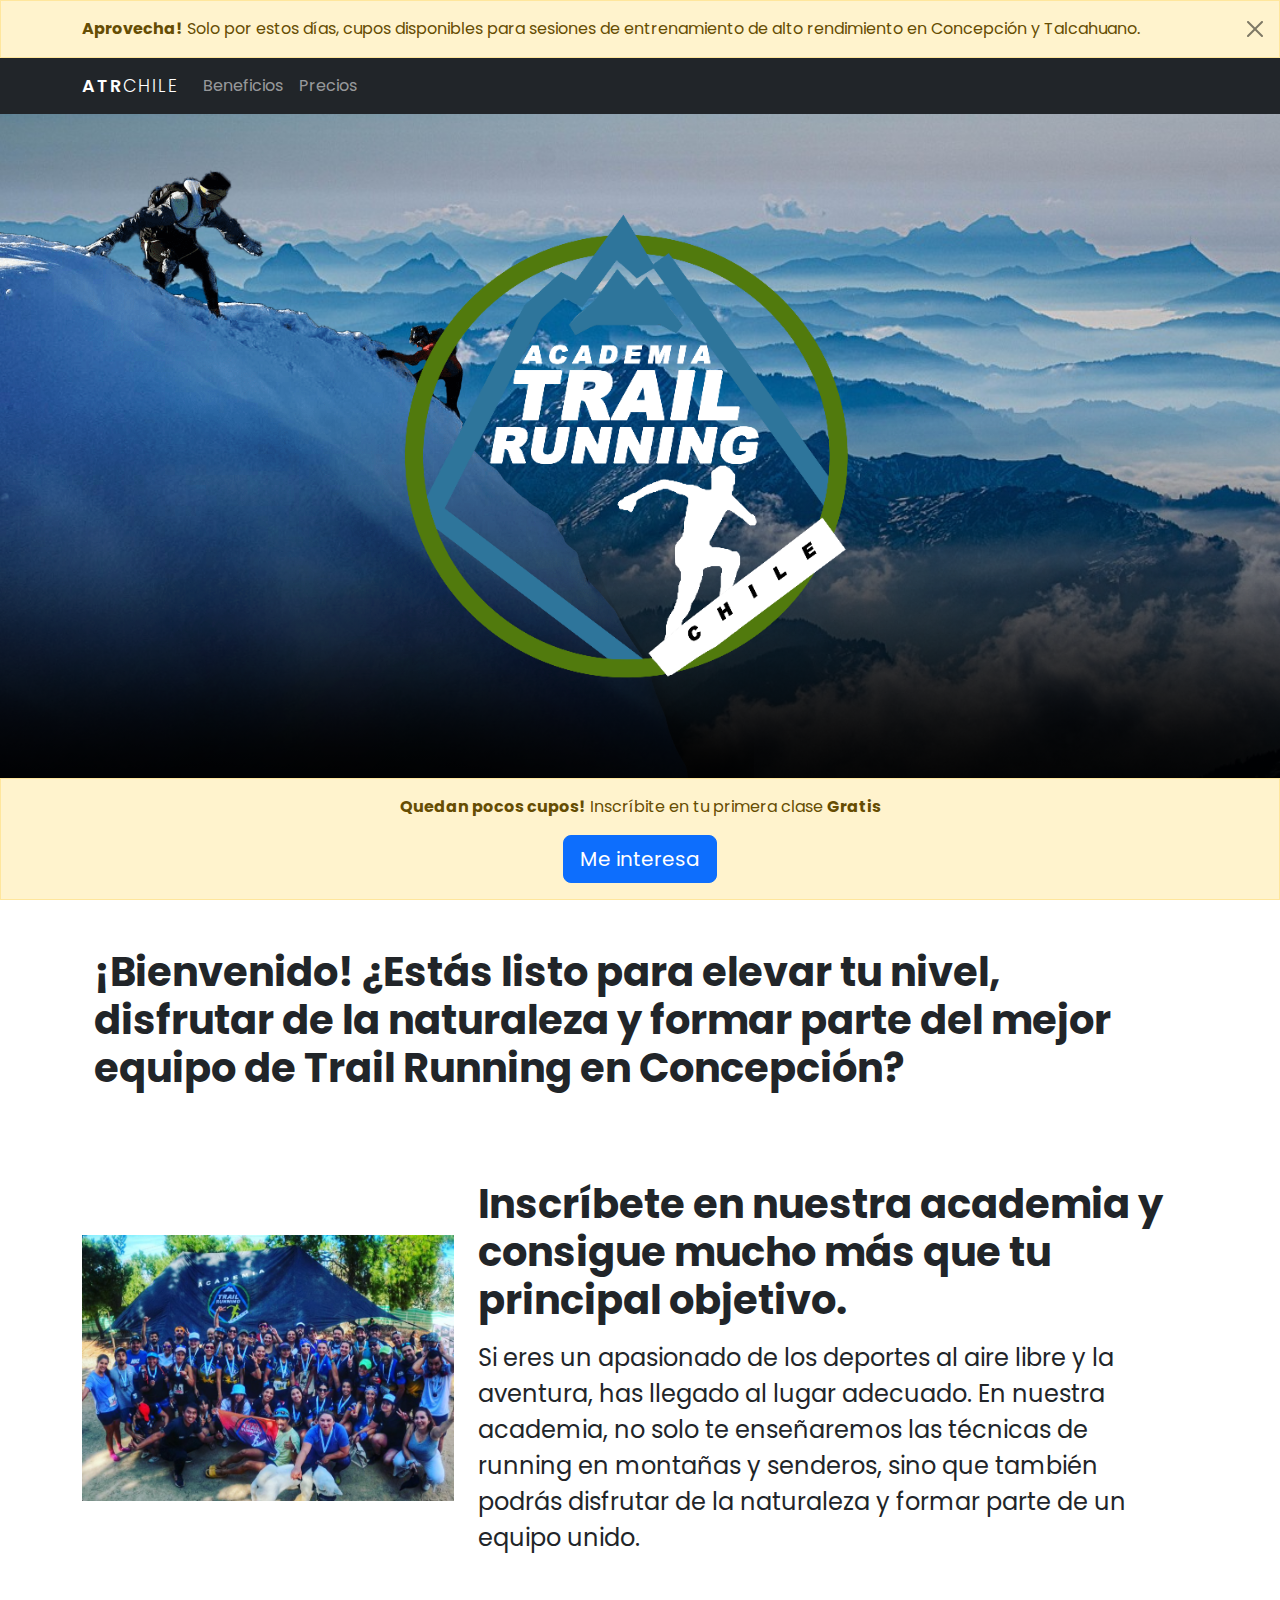
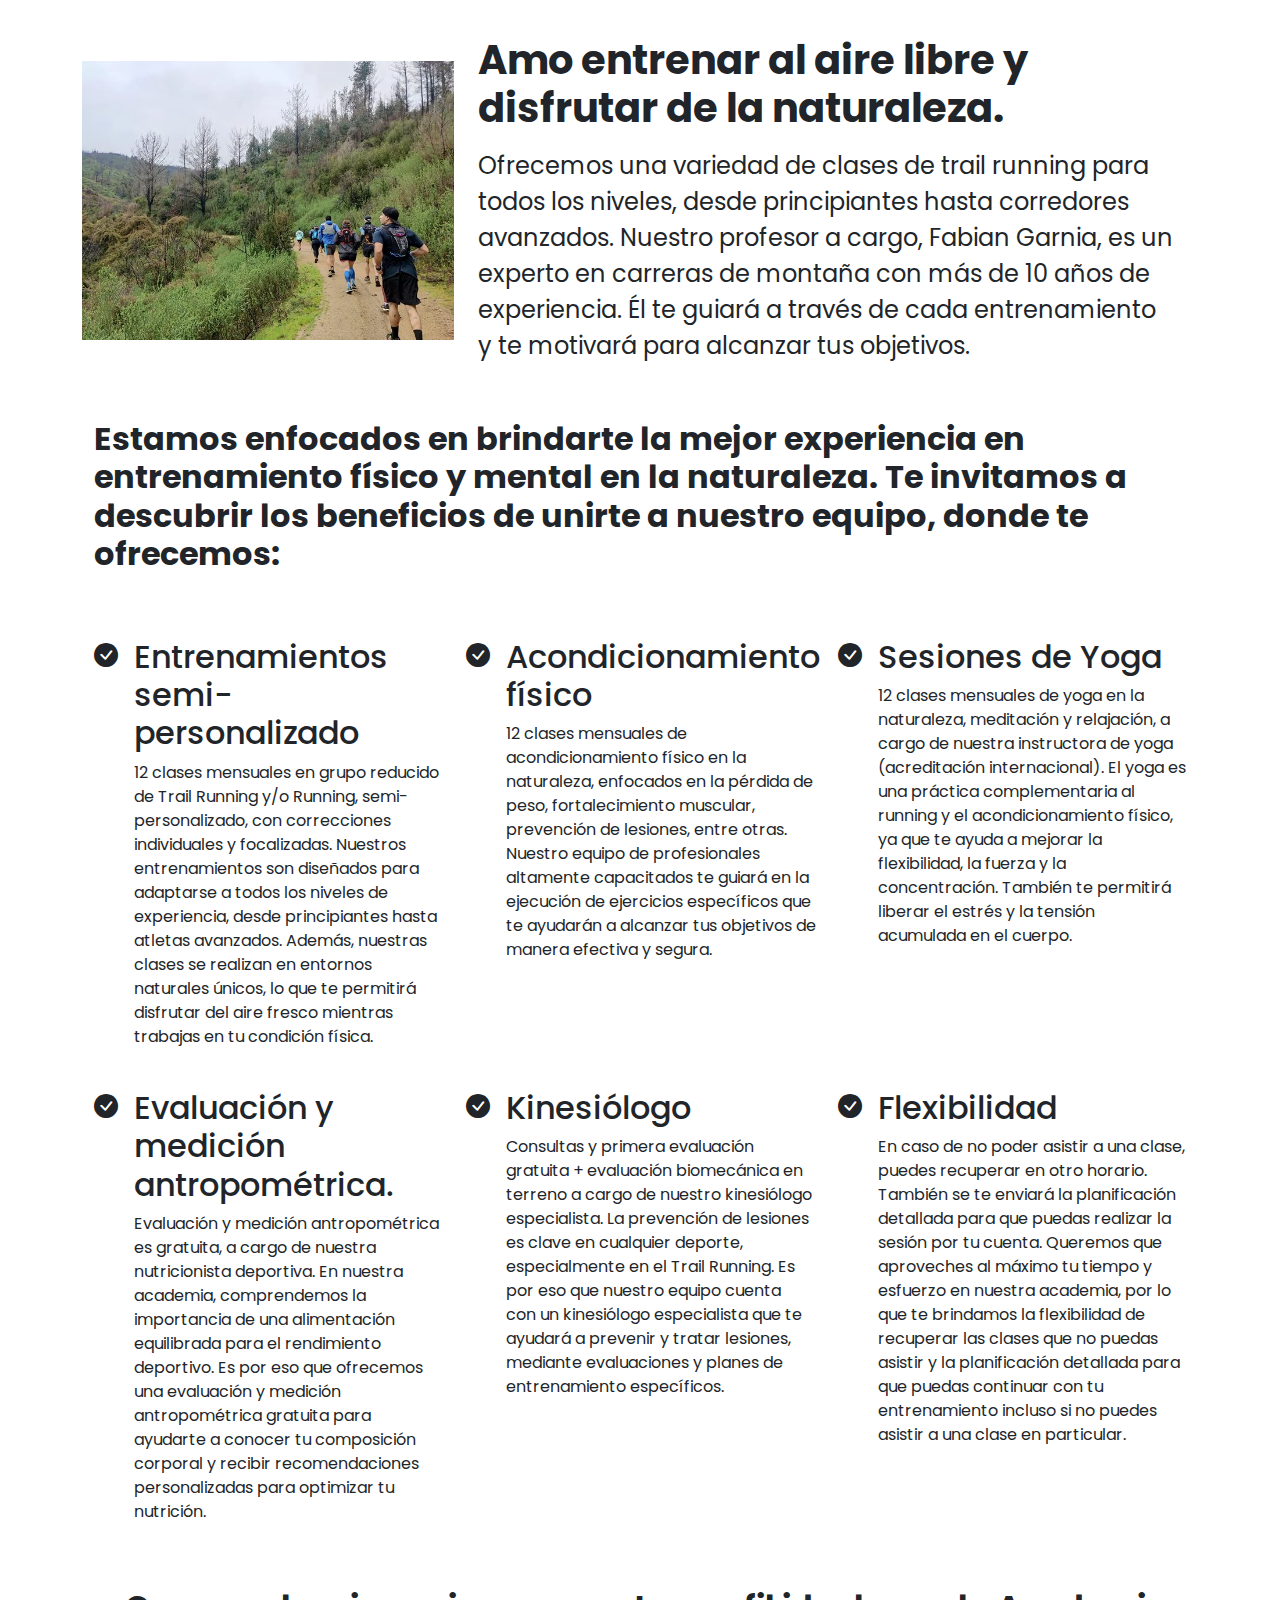
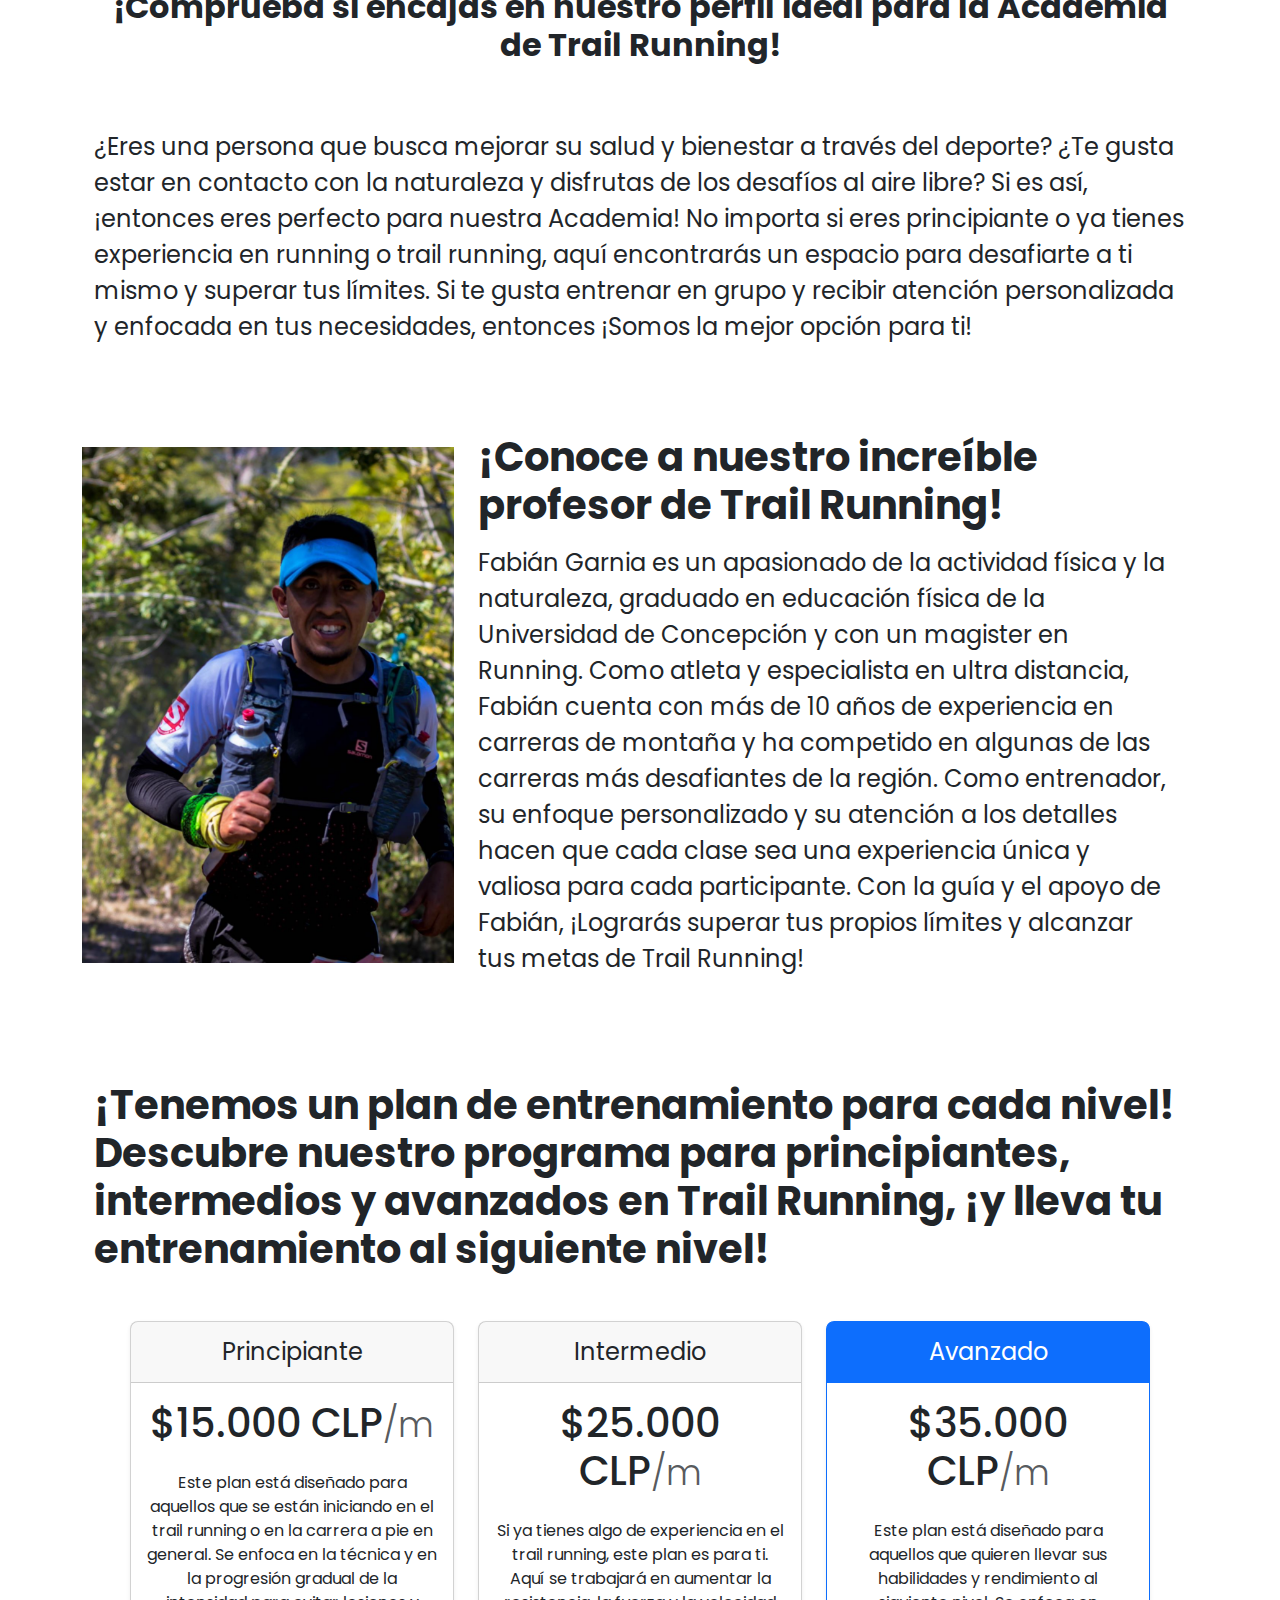
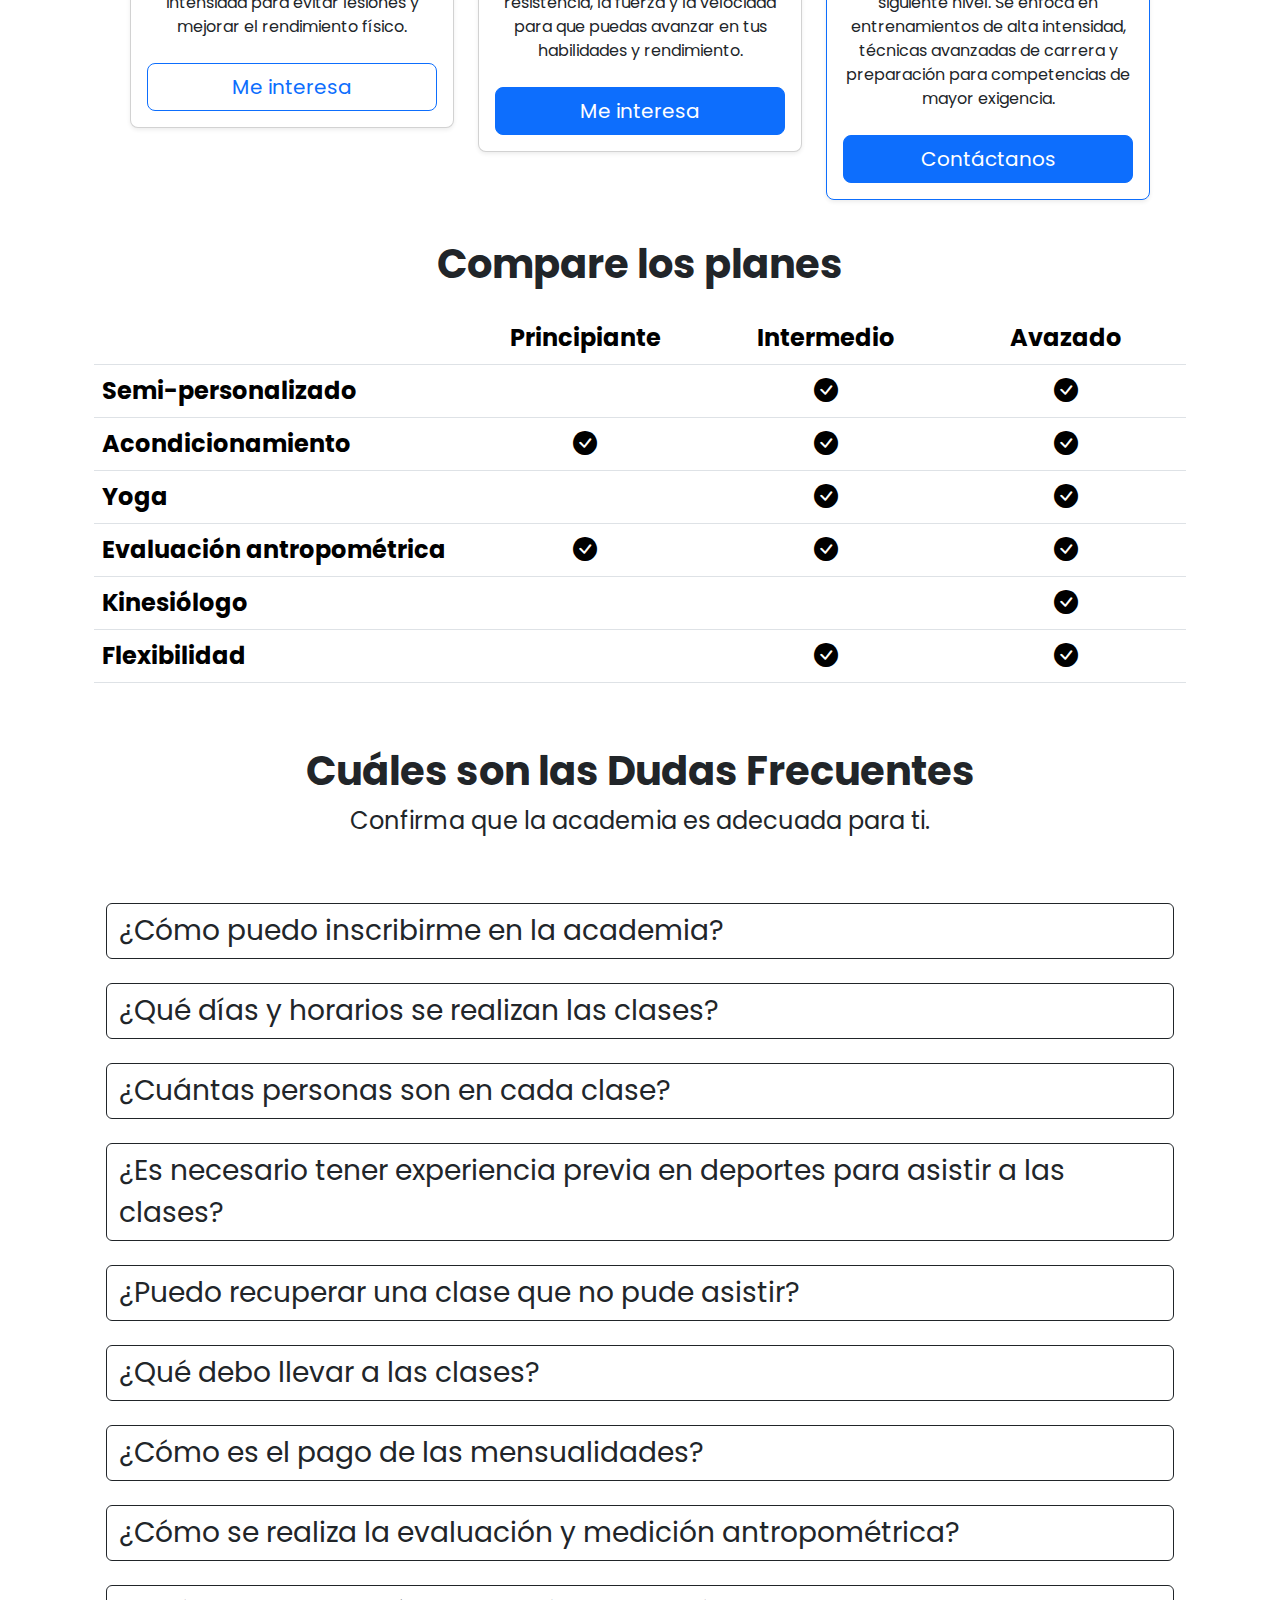
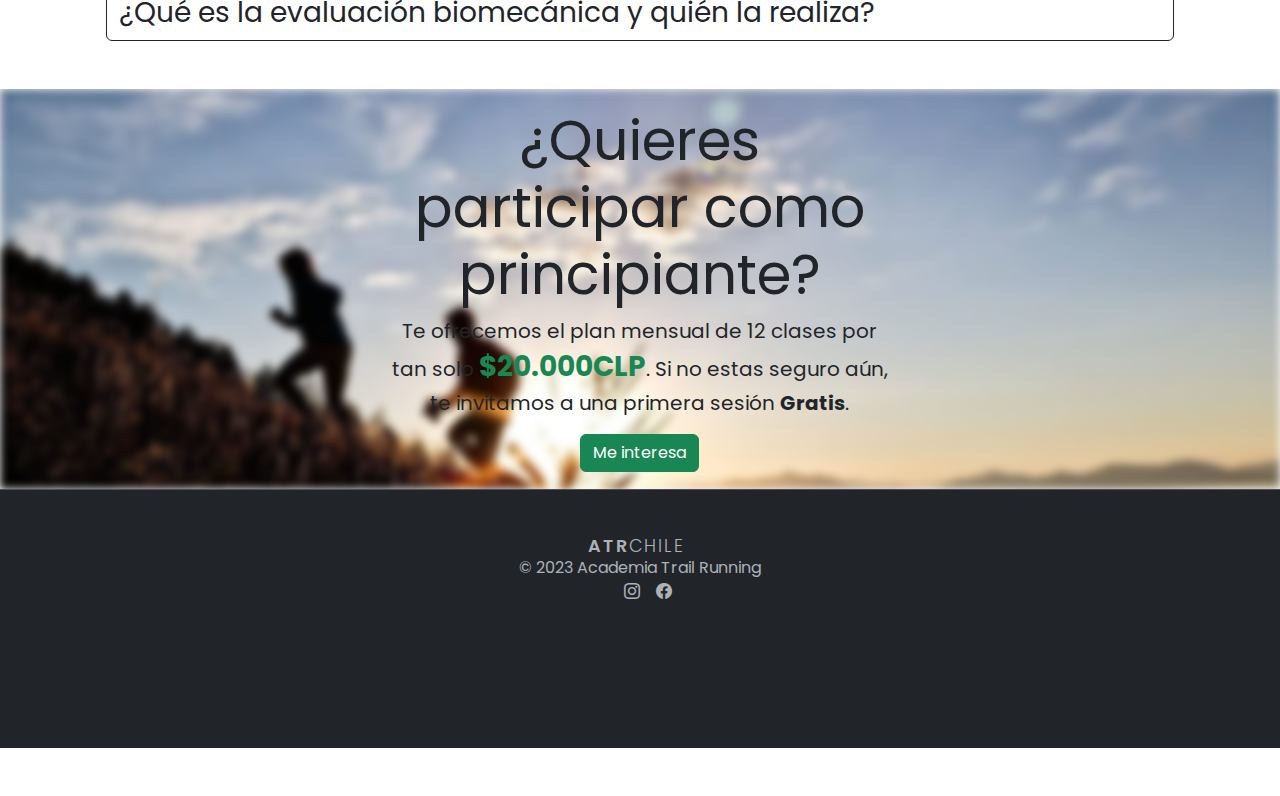
==== commit ee6fe3ab: "Added fonts sizes" ====
--- a/src/index.html
+++ b/src/index.html
@@ -34,8 +34,7 @@
                     <span class="navbar-toggler-icon"></span>
                   </button>
                   <div class="collapse navbar-collapse" id="navbarNavAltMarkup">
-                    <div class="navbar-nav">
-                      <a class="nav-link active" aria-current="page" href="#">Home</a>
+                    <div class="navbar-nav"> 
                       <a class="nav-link" href="#features">Beneficios</a>
                       <a class="nav-link" href="#prices">Precios</a> 
                     </div>
@@ -260,7 +259,7 @@
     
       <div class="container">
         <h2 class="display-6 text-center fw-bold mb-4">Compare los planes</h2>
-        <div class="table-responsive container">
+        <div class="fs-4 table-responsive container">
     
           <table class="table text-center px-5">
             <thead>
@@ -447,7 +446,7 @@
         <div class="position-relative overflow-hidden mb-0 text-center bg-body-tertiary d-flex justify-content-center align-items-center">
             <div class="col-md-5 position-absolute z-1">
               <div class="container">
-                  <h1 class="display-4 fw-normal">Quieres participar como principiante</h1>
+                  <h1 class="display-4 fw-normal">¿Quieres participar como principiante?</h1>
                   <p class="lead fw-normal">Te ofrecemos el plan mensual de 12 clases por tan solo <strong class="text-success fs-3">$20.000CLP</strong>. Si no estas seguro aún, te invitamos a una primera sesión <strong>Gratis</strong>.</p>
                   <a class="btn btn-success" href="#">Me interesa</a>
               </div>
